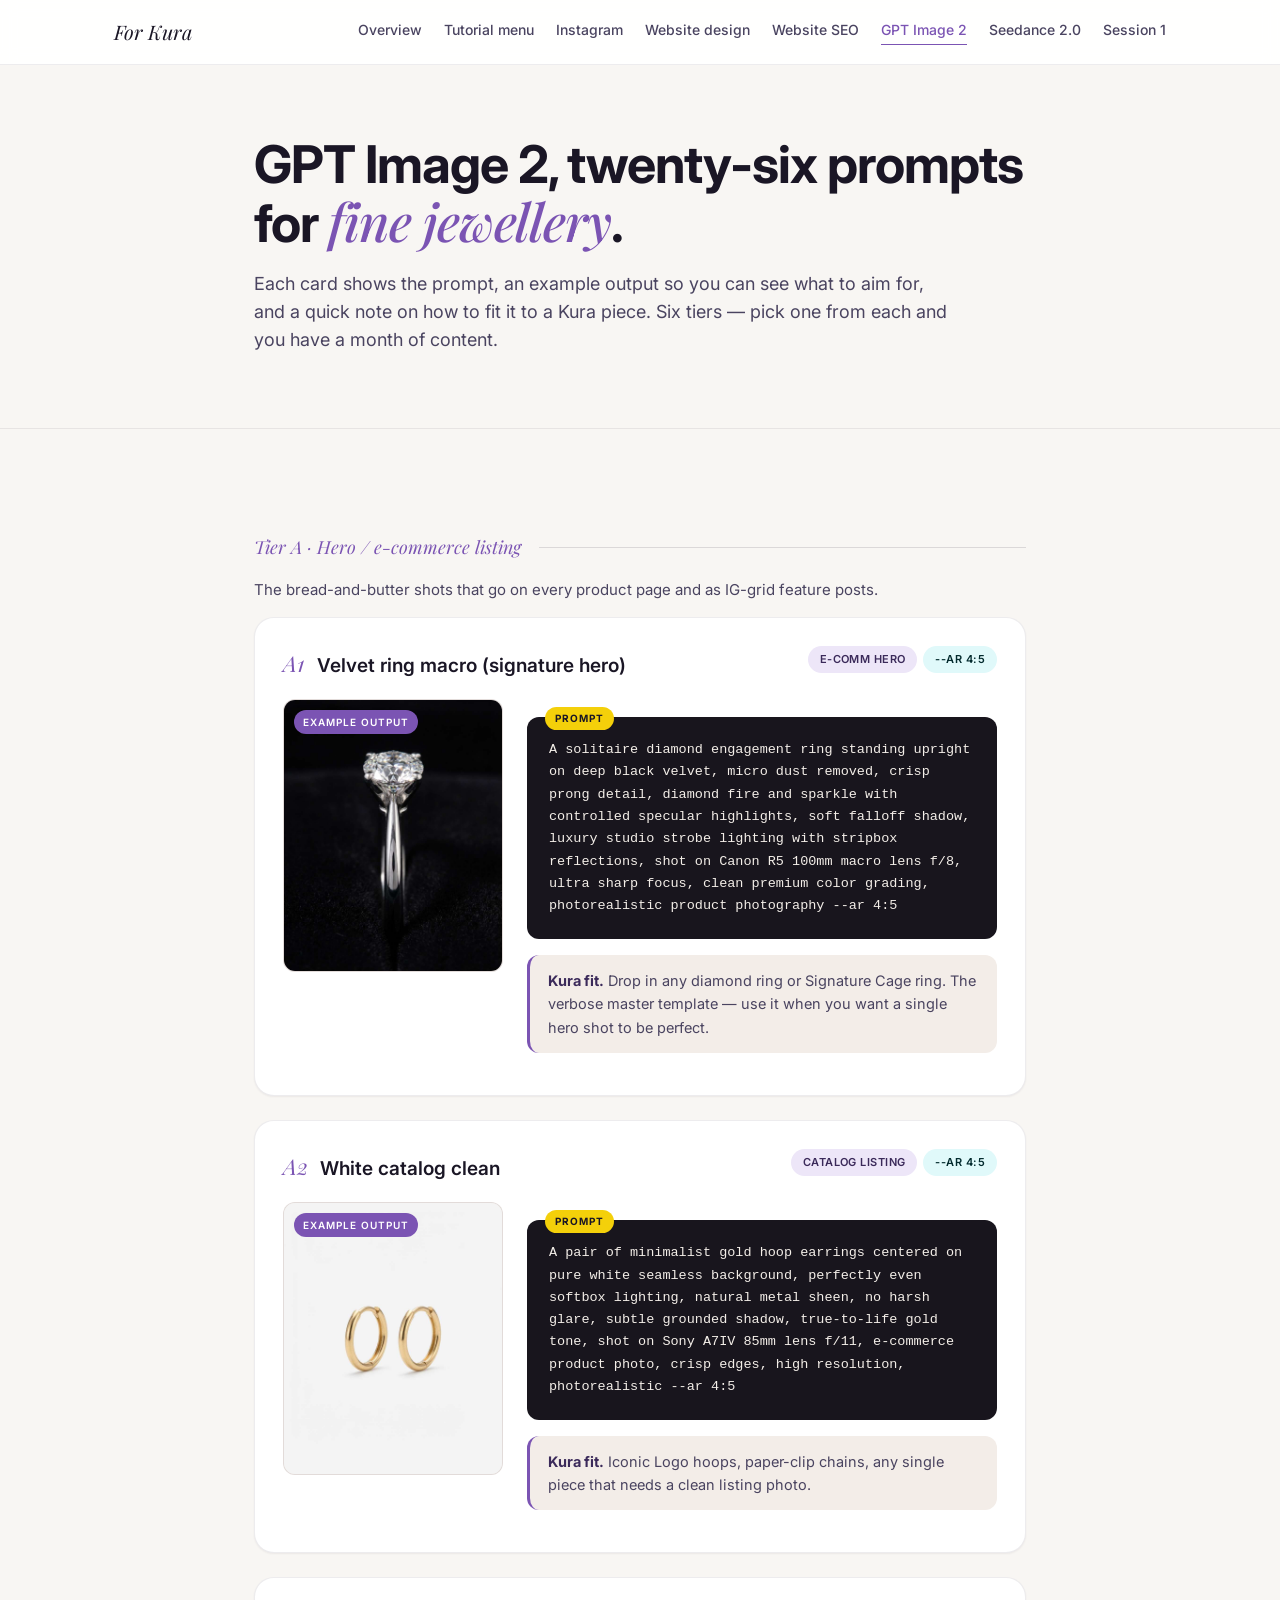
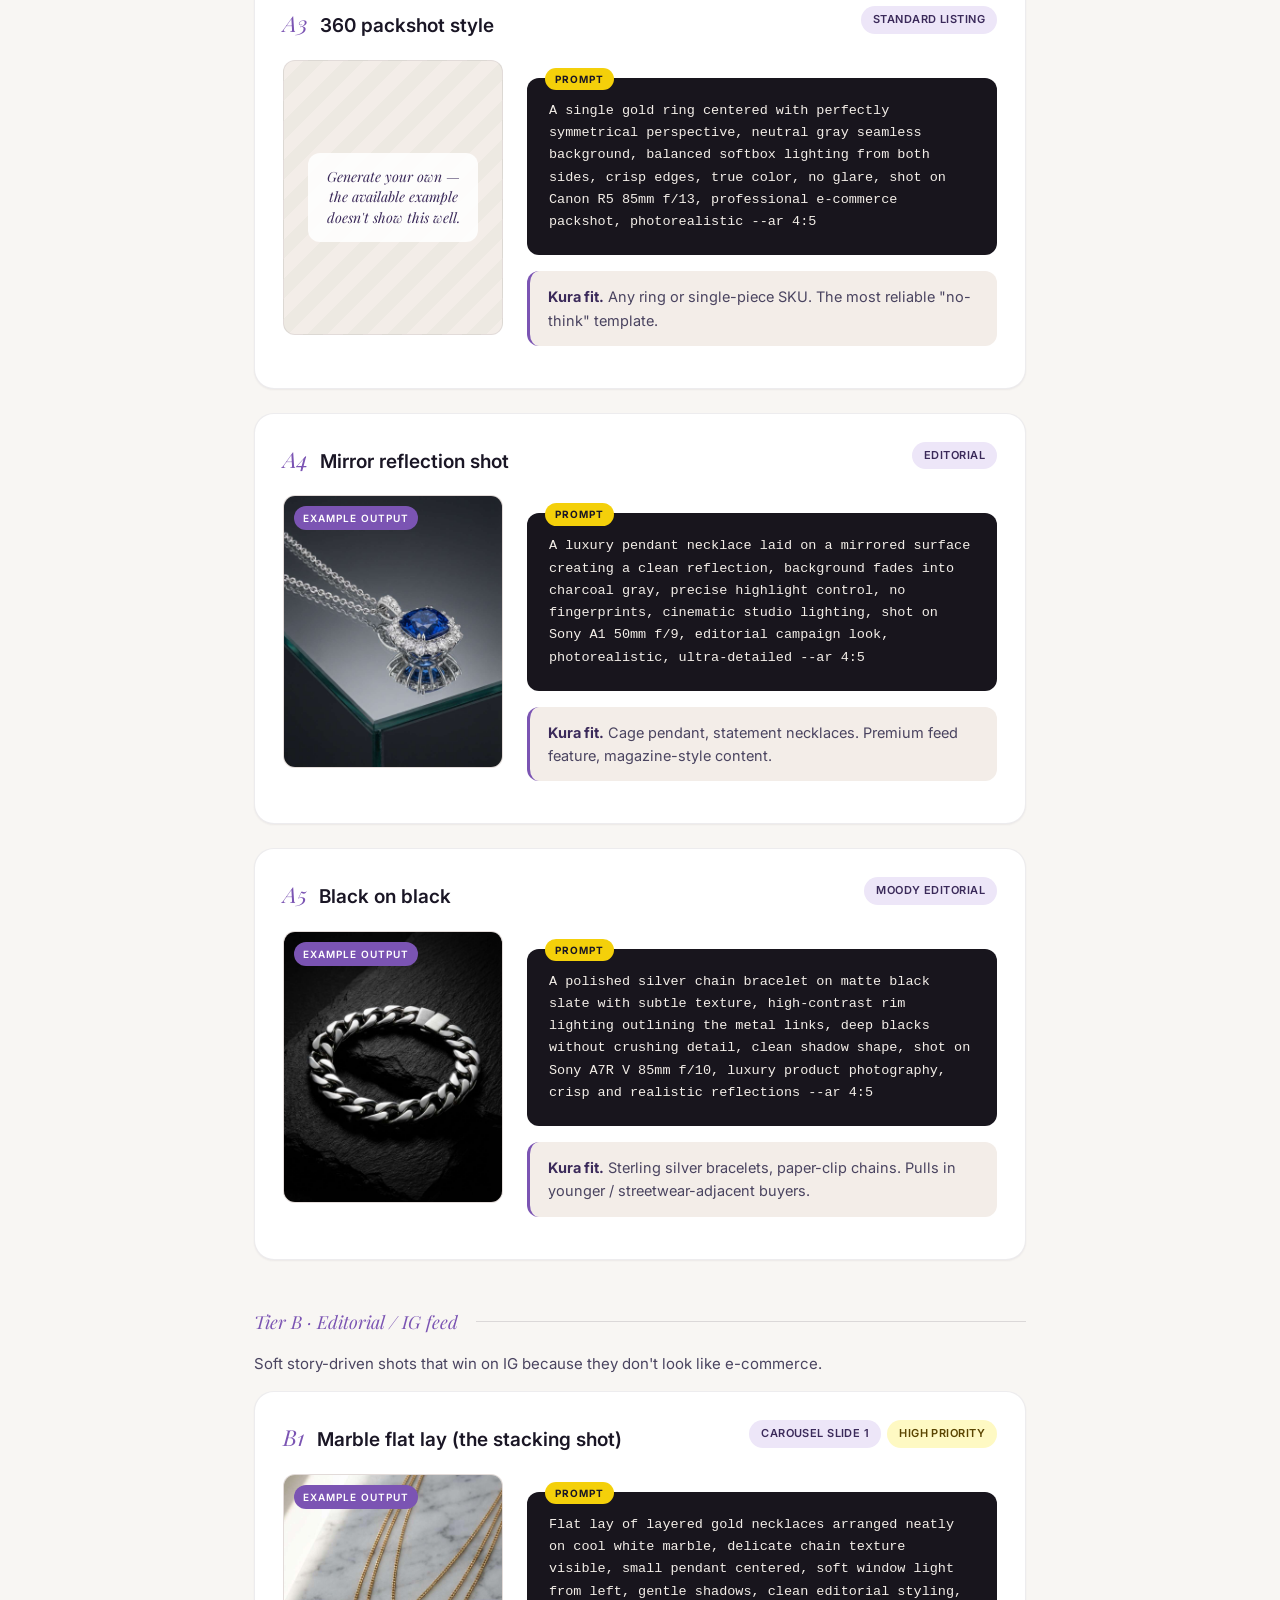
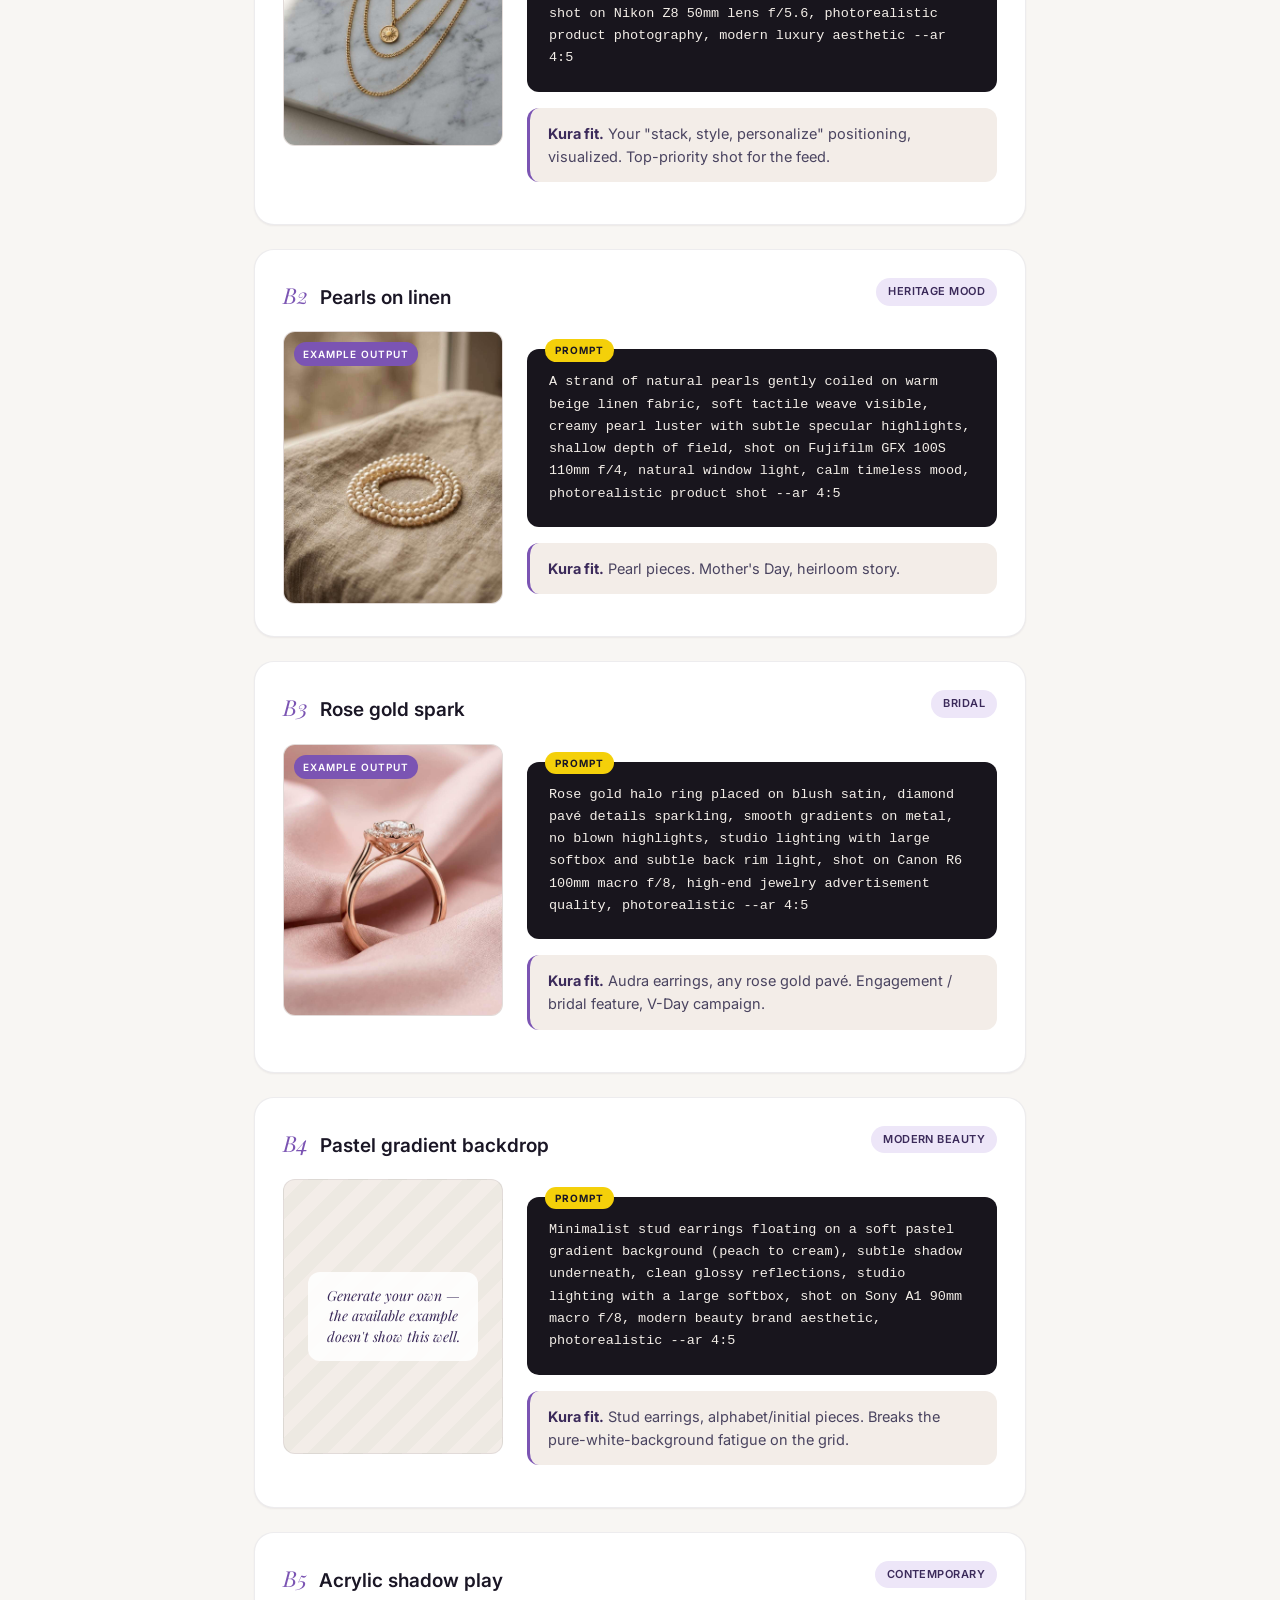
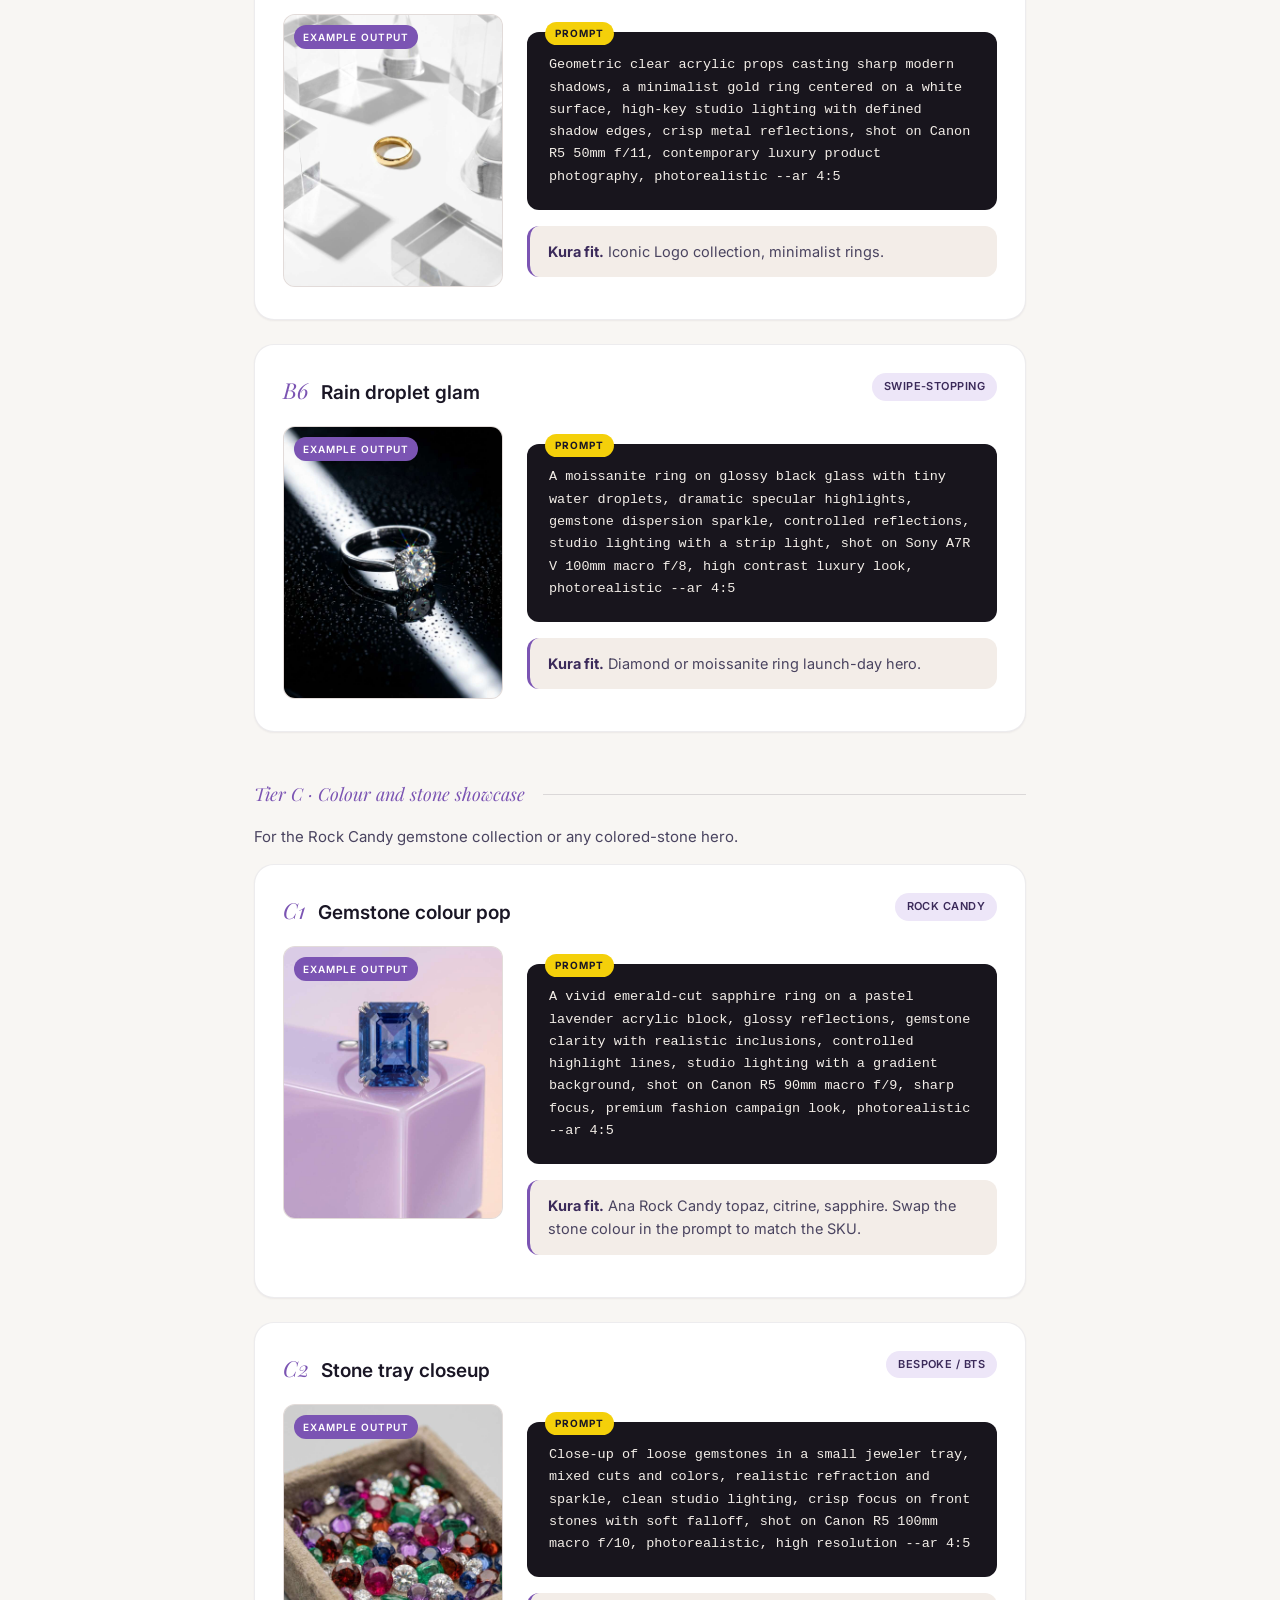
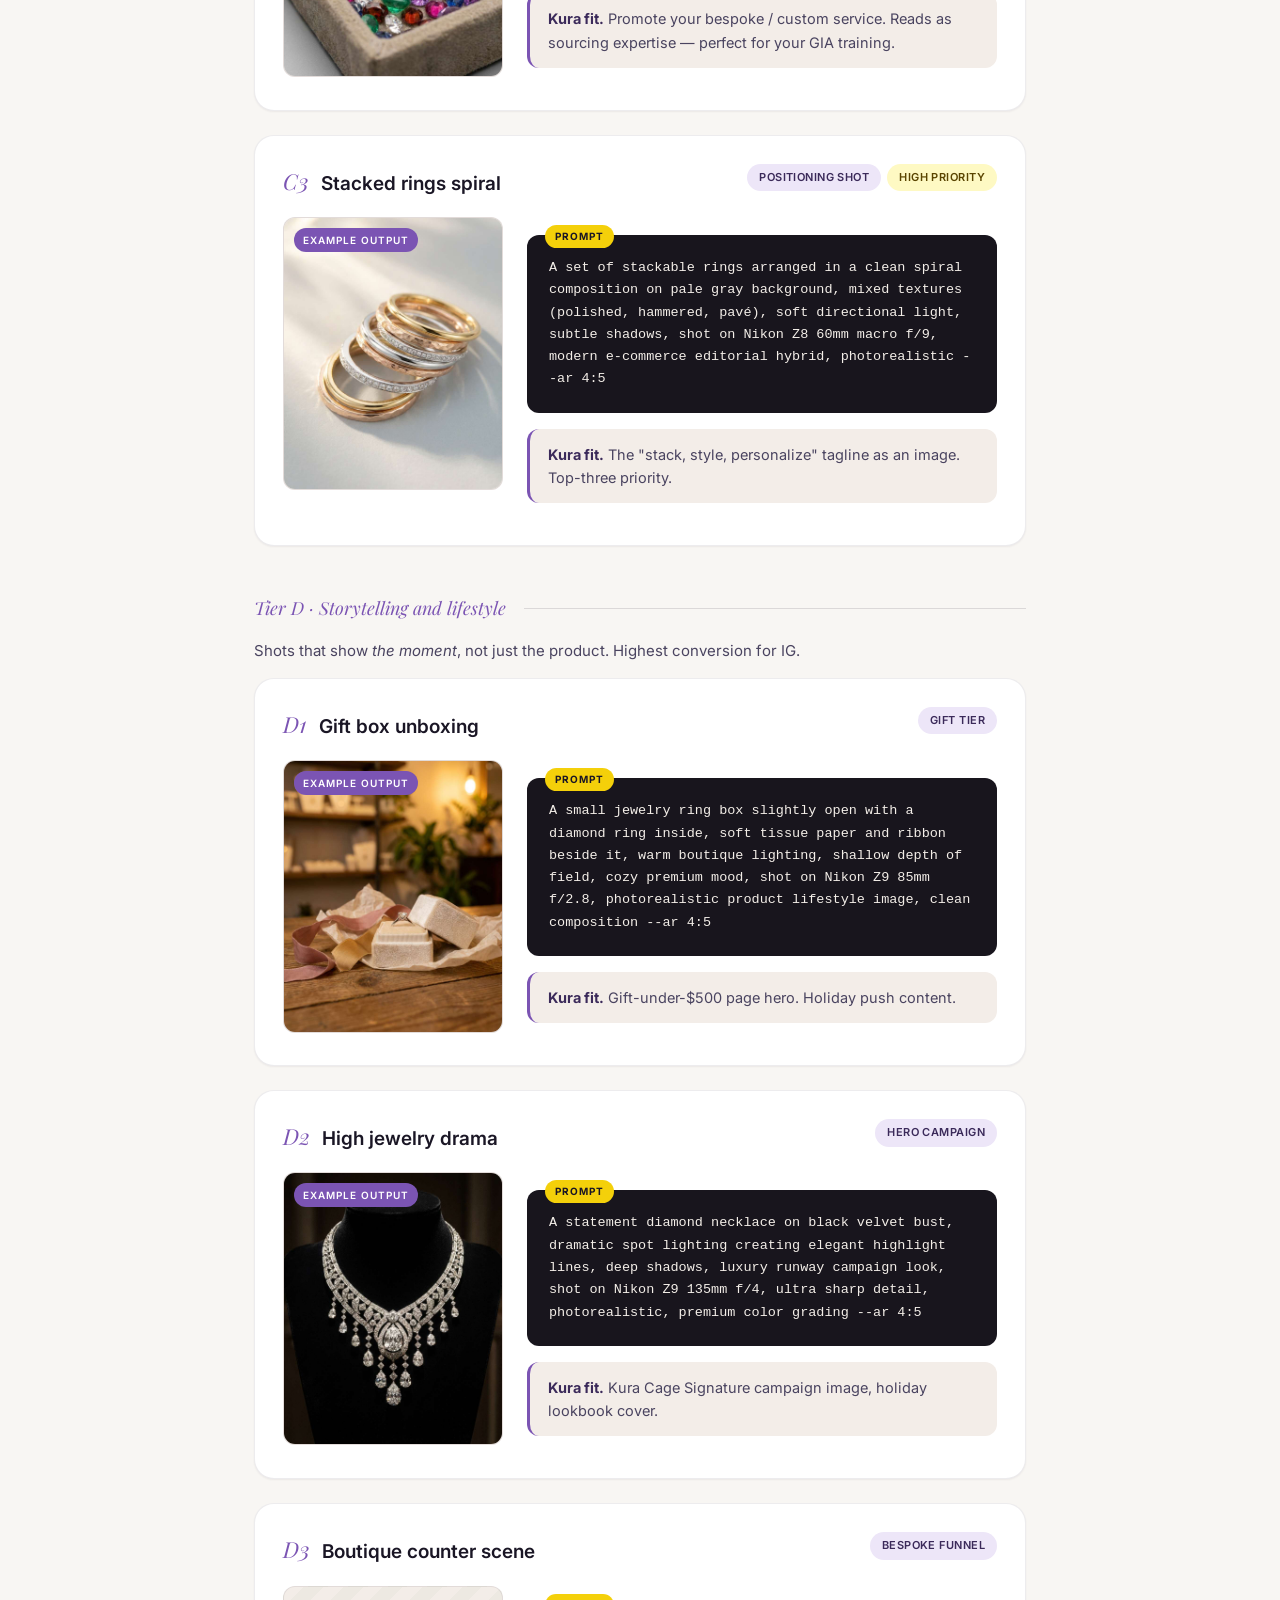
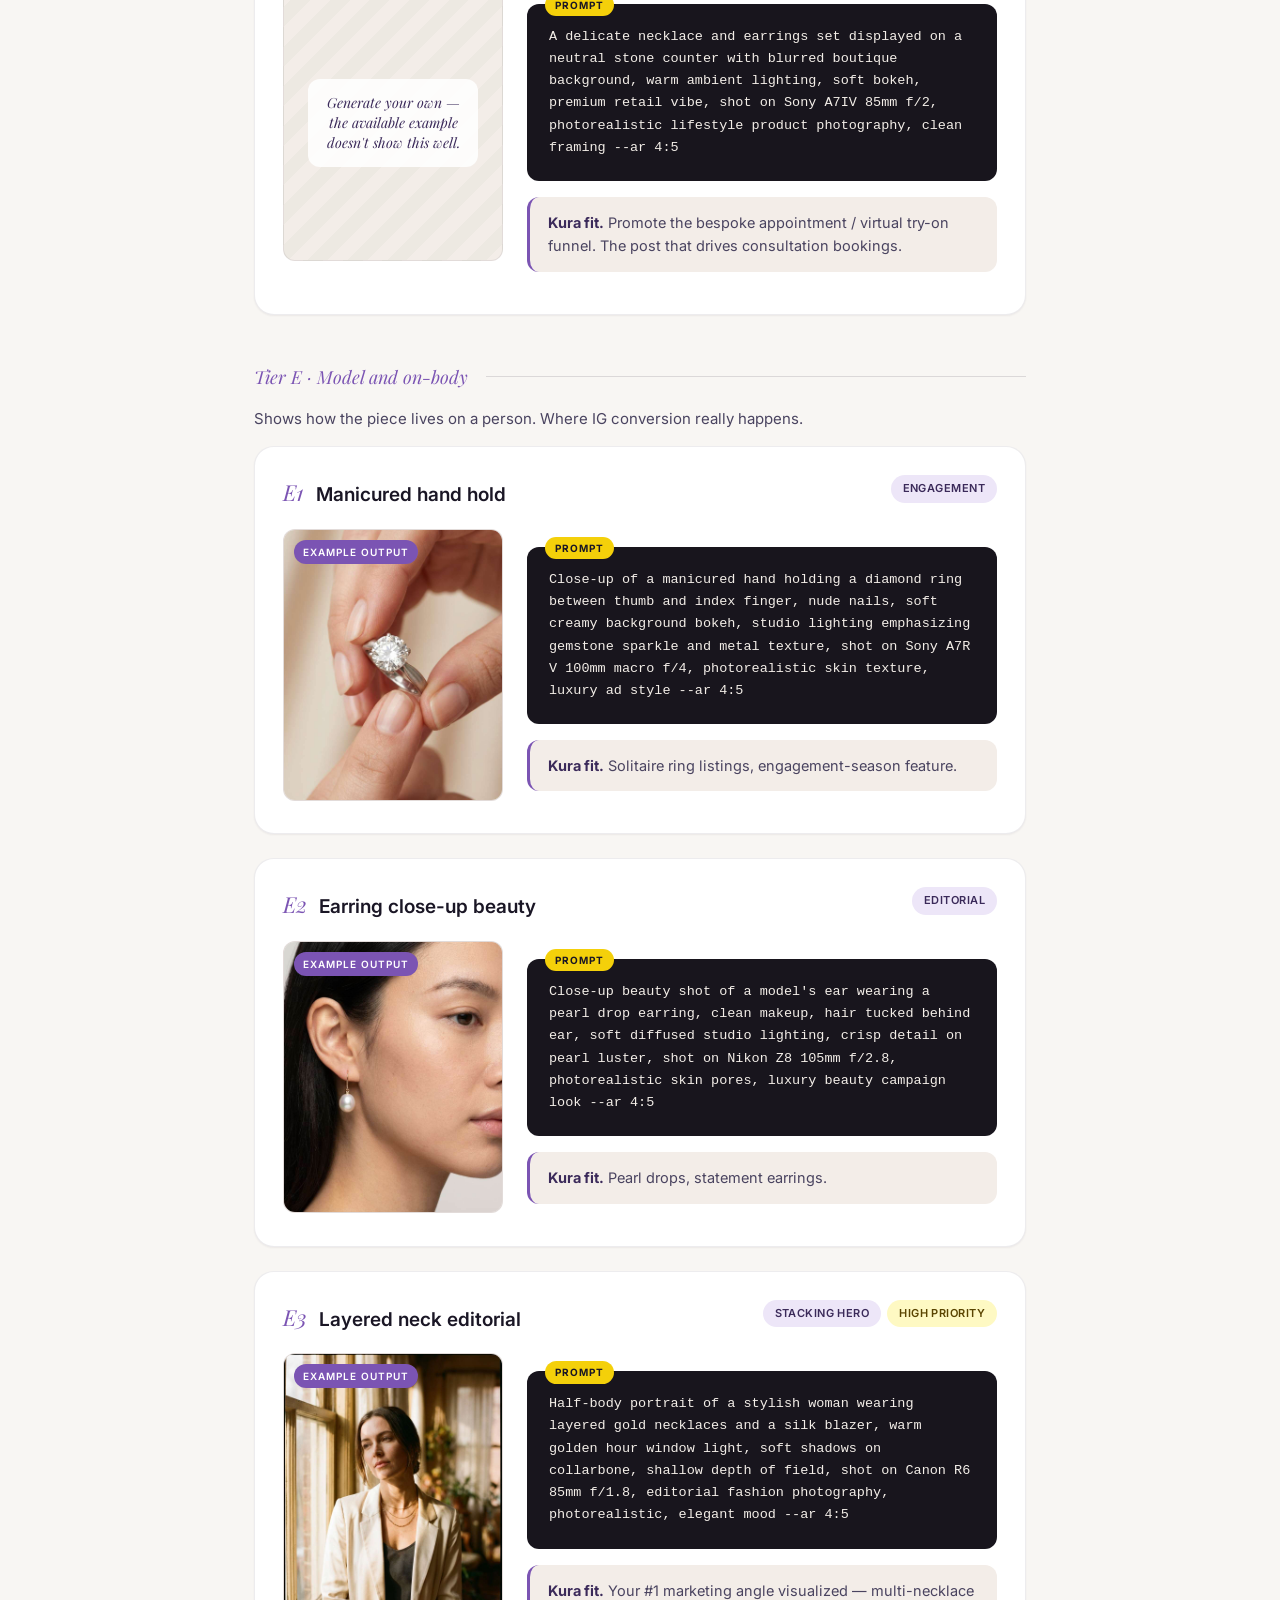
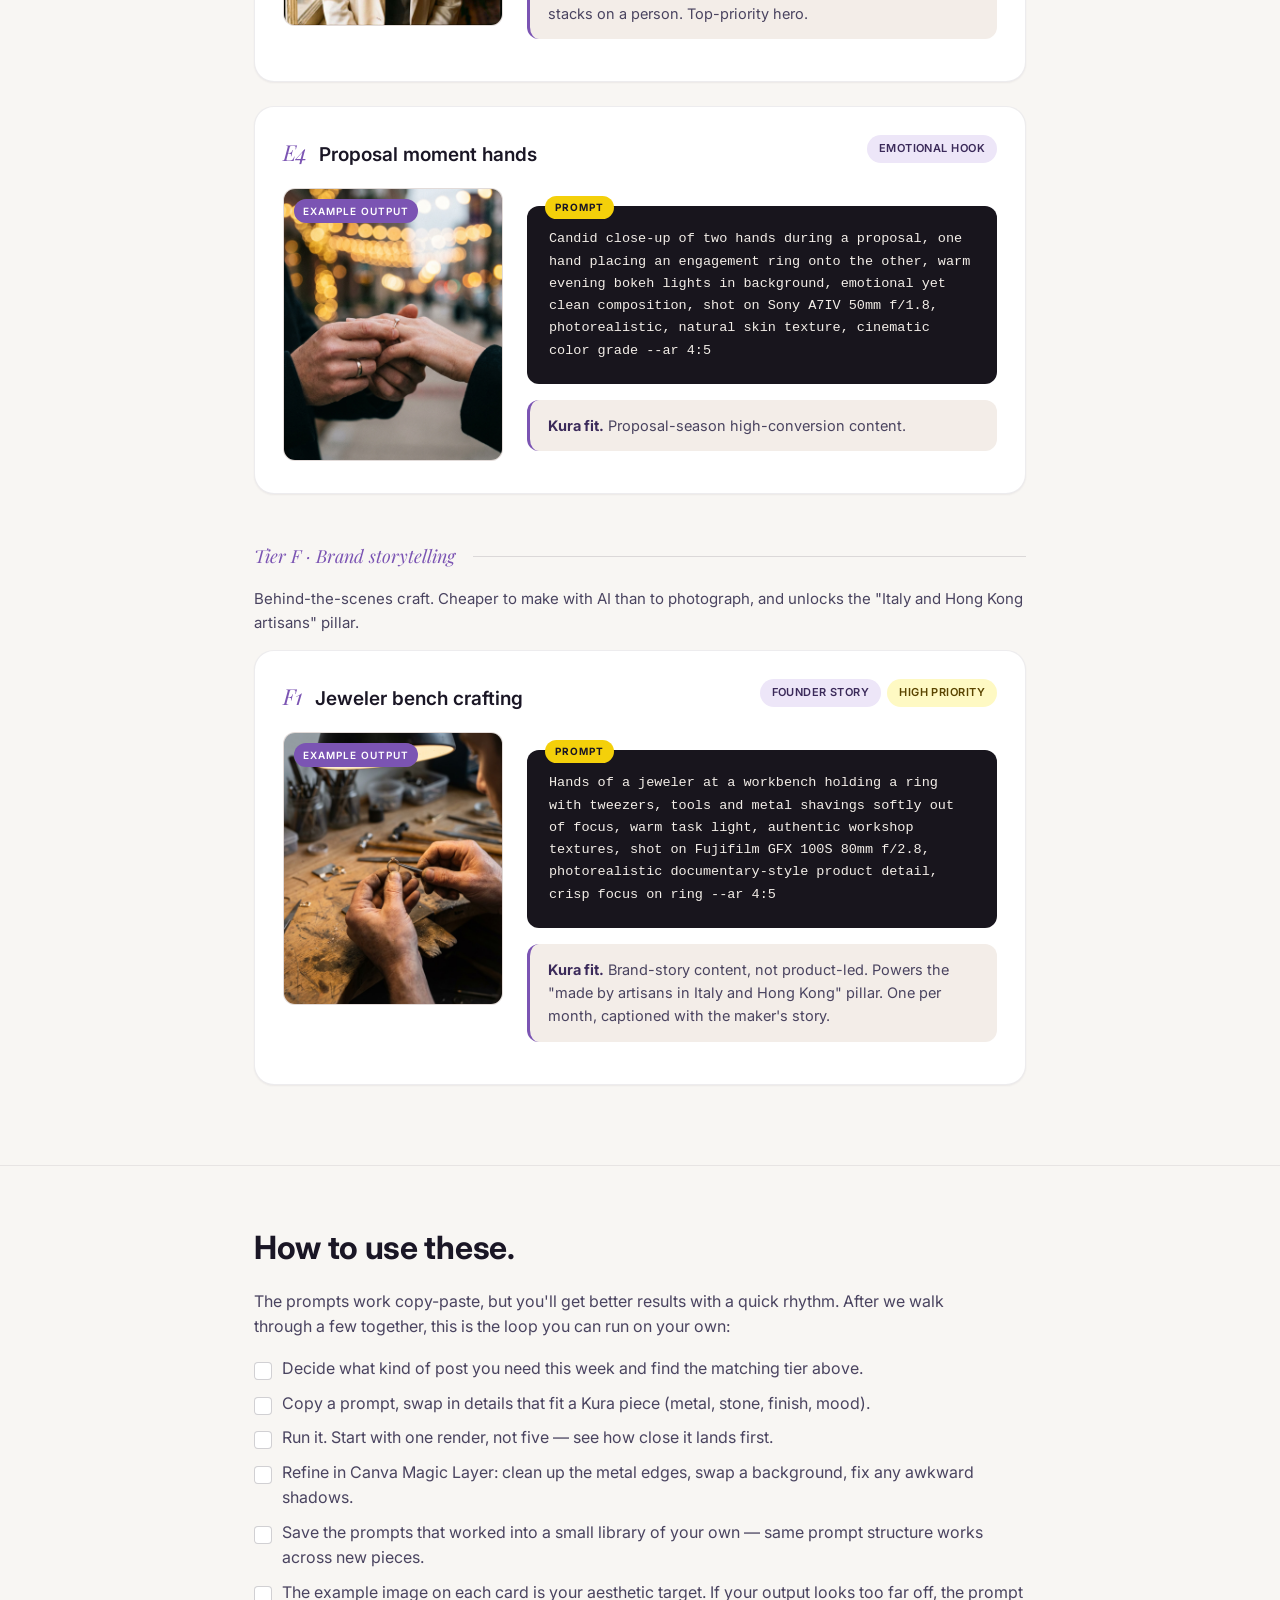
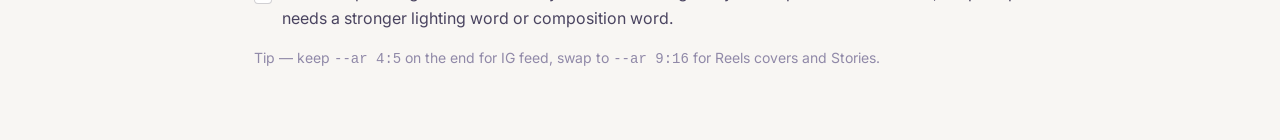
==== gpt-image-2-prompts.html @ 2864ac6a "Kura tutorial site" ====
<!doctype html>
<html lang="en">
<head>
  <meta charset="utf-8" />
  <meta name="viewport" content="width=device-width, initial-scale=1" />
  <title>GPT Image 2 prompts — Kura</title>
  <link rel="stylesheet" href="styles.css" />
</head>
<body>

<header class="topbar">
  <div class="shell">
    <div class="brand"><a href="index.html">For Kura</a></div>
    <nav>
      <a href="index.html">Overview</a>
      <a href="tutorial-menu.html">Tutorial menu</a>
      <a href="instagram-audit.html">Instagram</a>
      <a href="website-design-review.html">Website design</a>
      <a href="website-seo-audit.html">Website SEO</a>
      <a href="gpt-image-2-prompts.html" class="active">GPT Image 2</a>
      <a href="seedance-prompts.html">Seedance 2.0</a>
      <a href="session-1.html">Session 1</a>
    </nav>
  </div>
</header>

<section class="hero">
  <div class="shell-narrow">
    <h1>GPT Image 2, twenty-six prompts for <em>fine jewellery</em>.</h1>
    <p class="lede">
      Each card shows the prompt, an example output so you can see what to aim for, and a quick note
      on how to fit it to a Kura piece. Six tiers — pick one from each and you have a month of content.
    </p>
  </div>
</section>

<section>
  <div class="shell-narrow">

    <!-- ====================================================
         TIER A — Hero
         ==================================================== -->
    <div class="tier-divider">
      <span class="tier-label">Tier A · Hero / e-commerce listing</span>
      <span class="tier-line"></span>
    </div>
    <p style="color: var(--mm-slate-600); font-size: 15px; margin-top: -8px;">The bread-and-butter shots that go on every product page and as IG-grid feature posts.</p>

    <!-- A1 -->
    <div class="card">
      <div class="card-header">
        <div class="card-title">
          <span class="card-num">A1</span>
          <h3>Velvet ring macro (signature hero)</h3>
        </div>
        <div class="tags"><span class="tag">E-comm hero</span><span class="tag tag-teal">--ar 4:5</span></div>
      </div>
      <div class="card-body with-image">
        <div>
          <div class="product-img">
            <span class="badge example">Example output</span>
            <img src="assets/examples/mediaio-1.jpg" alt="Velvet ring macro example output" />
          </div>
        </div>
        <div>
          <div class="prompt"><span class="prompt-text">A solitaire diamond engagement ring standing upright on deep black velvet, micro dust removed, crisp prong detail, diamond fire and sparkle with controlled specular highlights, soft falloff shadow, luxury studio strobe lighting with stripbox reflections, shot on Canon R5 100mm macro lens f/8, ultra sharp focus, clean premium color grading, photorealistic product photography --ar 4:5</span></div>
          <div class="adapt"><strong>Kura fit.</strong> Drop in any diamond ring or Signature Cage ring. The verbose master template — use it when you want a single hero shot to be perfect.</div>
        </div>
      </div>
    </div>

    <!-- A2 -->
    <div class="card">
      <div class="card-header">
        <div class="card-title">
          <span class="card-num">A2</span>
          <h3>White catalog clean</h3>
        </div>
        <div class="tags"><span class="tag">Catalog listing</span><span class="tag tag-teal">--ar 4:5</span></div>
      </div>
      <div class="card-body with-image">
        <div>
          <div class="product-img">
            <span class="badge example">Example output</span>
            <img src="assets/examples/mediaio-2.jpg" alt="White catalog clean example output" />
          </div>
        </div>
        <div>
          <div class="prompt"><span class="prompt-text">A pair of minimalist gold hoop earrings centered on pure white seamless background, perfectly even softbox lighting, natural metal sheen, no harsh glare, subtle grounded shadow, true-to-life gold tone, shot on Sony A7IV 85mm lens f/11, e-commerce product photo, crisp edges, high resolution, photorealistic --ar 4:5</span></div>
          <div class="adapt"><strong>Kura fit.</strong> Iconic Logo hoops, paper-clip chains, any single piece that needs a clean listing photo.</div>
        </div>
      </div>
    </div>

    <!-- A3 -->
    <div class="card">
      <div class="card-header">
        <div class="card-title">
          <span class="card-num">A3</span>
          <h3>360 packshot style</h3>
        </div>
        <div class="tags"><span class="tag">Standard listing</span></div>
      </div>
      <div class="card-body with-image">
        <div>
          <div class="product-img placeholder">
            <div class="ph-text">Generate your own — the available example doesn't show this well.</div>
          </div>
        </div>
        <div>
          <div class="prompt"><span class="prompt-text">A single gold ring centered with perfectly symmetrical perspective, neutral gray seamless background, balanced softbox lighting from both sides, crisp edges, true color, no glare, shot on Canon R5 85mm f/13, professional e-commerce packshot, photorealistic --ar 4:5</span></div>
          <div class="adapt"><strong>Kura fit.</strong> Any ring or single-piece SKU. The most reliable "no-think" template.</div>
        </div>
      </div>
    </div>

    <!-- A4 -->
    <div class="card">
      <div class="card-header">
        <div class="card-title">
          <span class="card-num">A4</span>
          <h3>Mirror reflection shot</h3>
        </div>
        <div class="tags"><span class="tag">Editorial</span></div>
      </div>
      <div class="card-body with-image">
        <div>
          <div class="product-img">
            <span class="badge example">Example output</span>
            <img src="assets/examples/mediaio-8.jpg" alt="Mirror reflection example output" />
          </div>
        </div>
        <div>
          <div class="prompt"><span class="prompt-text">A luxury pendant necklace laid on a mirrored surface creating a clean reflection, background fades into charcoal gray, precise highlight control, no fingerprints, cinematic studio lighting, shot on Sony A1 50mm f/9, editorial campaign look, photorealistic, ultra-detailed --ar 4:5</span></div>
          <div class="adapt"><strong>Kura fit.</strong> Cage pendant, statement necklaces. Premium feed feature, magazine-style content.</div>
        </div>
      </div>
    </div>

    <!-- A5 -->
    <div class="card">
      <div class="card-header">
        <div class="card-title">
          <span class="card-num">A5</span>
          <h3>Black on black</h3>
        </div>
        <div class="tags"><span class="tag">Moody editorial</span></div>
      </div>
      <div class="card-body with-image">
        <div>
          <div class="product-img">
            <span class="badge example">Example output</span>
            <img src="assets/examples/mediaio-5.jpg" alt="Black on black example output" />
          </div>
        </div>
        <div>
          <div class="prompt"><span class="prompt-text">A polished silver chain bracelet on matte black slate with subtle texture, high-contrast rim lighting outlining the metal links, deep blacks without crushing detail, clean shadow shape, shot on Sony A7R V 85mm f/10, luxury product photography, crisp and realistic reflections --ar 4:5</span></div>
          <div class="adapt"><strong>Kura fit.</strong> Sterling silver bracelets, paper-clip chains. Pulls in younger / streetwear-adjacent buyers.</div>
        </div>
      </div>
    </div>

    <!-- ====================================================
         TIER B — Editorial
         ==================================================== -->
    <div class="tier-divider">
      <span class="tier-label">Tier B · Editorial / IG feed</span>
      <span class="tier-line"></span>
    </div>
    <p style="color: var(--mm-slate-600); font-size: 15px; margin-top: -8px;">Soft story-driven shots that win on IG because they don't look like e-commerce.</p>

    <div class="card">
      <div class="card-header">
        <div class="card-title">
          <span class="card-num">B1</span>
          <h3>Marble flat lay (the stacking shot)</h3>
        </div>
        <div class="tags"><span class="tag">Carousel slide 1</span><span class="tag tag-yellow">High priority</span></div>
      </div>
      <div class="card-body with-image">
        <div>
          <div class="product-img">
            <span class="badge example">Example output</span>
            <img src="assets/examples/mediaio-3.jpg" alt="Marble flat lay example output" />
          </div>
        </div>
        <div>
          <div class="prompt"><span class="prompt-text">Flat lay of layered gold necklaces arranged neatly on cool white marble, delicate chain texture visible, small pendant centered, soft window light from left, gentle shadows, clean editorial styling, shot on Nikon Z8 50mm lens f/5.6, photorealistic product photography, modern luxury aesthetic --ar 4:5</span></div>
          <div class="adapt"><strong>Kura fit.</strong> Your "stack, style, personalize" positioning, visualized. Top-priority shot for the feed.</div>
        </div>
      </div>
    </div>

    <div class="card">
      <div class="card-header">
        <div class="card-title">
          <span class="card-num">B2</span>
          <h3>Pearls on linen</h3>
        </div>
        <div class="tags"><span class="tag">Heritage mood</span></div>
      </div>
      <div class="card-body with-image">
        <div>
          <div class="product-img">
            <span class="badge example">Example output</span>
            <img src="assets/examples/mediaio-6.jpg" alt="Pearls on linen example output" />
          </div>
        </div>
        <div>
          <div class="prompt"><span class="prompt-text">A strand of natural pearls gently coiled on warm beige linen fabric, soft tactile weave visible, creamy pearl luster with subtle specular highlights, shallow depth of field, shot on Fujifilm GFX 100S 110mm f/4, natural window light, calm timeless mood, photorealistic product shot --ar 4:5</span></div>
          <div class="adapt"><strong>Kura fit.</strong> Pearl pieces. Mother's Day, heirloom story.</div>
        </div>
      </div>
    </div>

    <div class="card">
      <div class="card-header">
        <div class="card-title">
          <span class="card-num">B3</span>
          <h3>Rose gold spark</h3>
        </div>
        <div class="tags"><span class="tag">Bridal</span></div>
      </div>
      <div class="card-body with-image">
        <div>
          <div class="product-img">
            <span class="badge example">Example output</span>
            <img src="assets/examples/mediaio-7.jpg" alt="Rose gold spark example output" />
          </div>
        </div>
        <div>
          <div class="prompt"><span class="prompt-text">Rose gold halo ring placed on blush satin, diamond pavé details sparkling, smooth gradients on metal, no blown highlights, studio lighting with large softbox and subtle back rim light, shot on Canon R6 100mm macro f/8, high-end jewelry advertisement quality, photorealistic --ar 4:5</span></div>
          <div class="adapt"><strong>Kura fit.</strong> Audra earrings, any rose gold pavé. Engagement / bridal feature, V-Day campaign.</div>
        </div>
      </div>
    </div>

    <div class="card">
      <div class="card-header">
        <div class="card-title">
          <span class="card-num">B4</span>
          <h3>Pastel gradient backdrop</h3>
        </div>
        <div class="tags"><span class="tag">Modern beauty</span></div>
      </div>
      <div class="card-body with-image">
        <div>
          <div class="product-img placeholder">
            <div class="ph-text">Generate your own — the available example doesn't show this well.</div>
          </div>
        </div>
        <div>
          <div class="prompt"><span class="prompt-text">Minimalist stud earrings floating on a soft pastel gradient background (peach to cream), subtle shadow underneath, clean glossy reflections, studio lighting with a large softbox, shot on Sony A1 90mm macro f/8, modern beauty brand aesthetic, photorealistic --ar 4:5</span></div>
          <div class="adapt"><strong>Kura fit.</strong> Stud earrings, alphabet/initial pieces. Breaks the pure-white-background fatigue on the grid.</div>
        </div>
      </div>
    </div>

    <div class="card">
      <div class="card-header">
        <div class="card-title">
          <span class="card-num">B5</span>
          <h3>Acrylic shadow play</h3>
        </div>
        <div class="tags"><span class="tag">Contemporary</span></div>
      </div>
      <div class="card-body with-image">
        <div>
          <div class="product-img">
            <span class="badge example">Example output</span>
            <img src="assets/examples/mediaio-10.jpg" alt="Acrylic shadow play example output" />
          </div>
        </div>
        <div>
          <div class="prompt"><span class="prompt-text">Geometric clear acrylic props casting sharp modern shadows, a minimalist gold ring centered on a white surface, high-key studio lighting with defined shadow edges, crisp metal reflections, shot on Canon R5 50mm f/11, contemporary luxury product photography, photorealistic --ar 4:5</span></div>
          <div class="adapt"><strong>Kura fit.</strong> Iconic Logo collection, minimalist rings.</div>
        </div>
      </div>
    </div>

    <div class="card">
      <div class="card-header">
        <div class="card-title">
          <span class="card-num">B6</span>
          <h3>Rain droplet glam</h3>
        </div>
        <div class="tags"><span class="tag">Swipe-stopping</span></div>
      </div>
      <div class="card-body with-image">
        <div>
          <div class="product-img">
            <span class="badge example">Example output</span>
            <img src="assets/examples/mediaio-11.jpg" alt="Rain droplet glam example output" />
          </div>
        </div>
        <div>
          <div class="prompt"><span class="prompt-text">A moissanite ring on glossy black glass with tiny water droplets, dramatic specular highlights, gemstone dispersion sparkle, controlled reflections, studio lighting with a strip light, shot on Sony A7R V 100mm macro f/8, high contrast luxury look, photorealistic --ar 4:5</span></div>
          <div class="adapt"><strong>Kura fit.</strong> Diamond or moissanite ring launch-day hero.</div>
        </div>
      </div>
    </div>

    <!-- ====================================================
         TIER C — Color / stone
         ==================================================== -->
    <div class="tier-divider">
      <span class="tier-label">Tier C · Colour and stone showcase</span>
      <span class="tier-line"></span>
    </div>
    <p style="color: var(--mm-slate-600); font-size: 15px; margin-top: -8px;">For the Rock Candy gemstone collection or any colored-stone hero.</p>

    <div class="card">
      <div class="card-header">
        <div class="card-title">
          <span class="card-num">C1</span>
          <h3>Gemstone colour pop</h3>
        </div>
        <div class="tags"><span class="tag">Rock Candy</span></div>
      </div>
      <div class="card-body with-image">
        <div>
          <div class="product-img">
            <span class="badge example">Example output</span>
            <img src="assets/examples/mediaio-4.jpg" alt="Gemstone colour pop example output" />
          </div>
        </div>
        <div>
          <div class="prompt"><span class="prompt-text">A vivid emerald-cut sapphire ring on a pastel lavender acrylic block, glossy reflections, gemstone clarity with realistic inclusions, controlled highlight lines, studio lighting with a gradient background, shot on Canon R5 90mm macro f/9, sharp focus, premium fashion campaign look, photorealistic --ar 4:5</span></div>
          <div class="adapt"><strong>Kura fit.</strong> Ana Rock Candy topaz, citrine, sapphire. Swap the stone colour in the prompt to match the SKU.</div>
        </div>
      </div>
    </div>

    <div class="card">
      <div class="card-header">
        <div class="card-title">
          <span class="card-num">C2</span>
          <h3>Stone tray closeup</h3>
        </div>
        <div class="tags"><span class="tag">Bespoke / BTS</span></div>
      </div>
      <div class="card-body with-image">
        <div>
          <div class="product-img">
            <span class="badge example">Example output</span>
            <img src="assets/examples/mediaio-13.jpg" alt="Stone tray closeup example output" />
          </div>
        </div>
        <div>
          <div class="prompt"><span class="prompt-text">Close-up of loose gemstones in a small jeweler tray, mixed cuts and colors, realistic refraction and sparkle, clean studio lighting, crisp focus on front stones with soft falloff, shot on Canon R5 100mm macro f/10, photorealistic, high resolution --ar 4:5</span></div>
          <div class="adapt"><strong>Kura fit.</strong> Promote your bespoke / custom service. Reads as sourcing expertise — perfect for your GIA training.</div>
        </div>
      </div>
    </div>

    <div class="card">
      <div class="card-header">
        <div class="card-title">
          <span class="card-num">C3</span>
          <h3>Stacked rings spiral</h3>
        </div>
        <div class="tags"><span class="tag">Positioning shot</span><span class="tag tag-yellow">High priority</span></div>
      </div>
      <div class="card-body with-image">
        <div>
          <div class="product-img">
            <span class="badge example">Example output</span>
            <img src="assets/examples/mediaio-14.jpg" alt="Stacked rings spiral example output" />
          </div>
        </div>
        <div>
          <div class="prompt"><span class="prompt-text">A set of stackable rings arranged in a clean spiral composition on pale gray background, mixed textures (polished, hammered, pavé), soft directional light, subtle shadows, shot on Nikon Z8 60mm macro f/9, modern e-commerce editorial hybrid, photorealistic --ar 4:5</span></div>
          <div class="adapt"><strong>Kura fit.</strong> The "stack, style, personalize" tagline as an image. Top-three priority.</div>
        </div>
      </div>
    </div>

    <!-- ====================================================
         TIER D — Storytelling
         ==================================================== -->
    <div class="tier-divider">
      <span class="tier-label">Tier D · Storytelling and lifestyle</span>
      <span class="tier-line"></span>
    </div>
    <p style="color: var(--mm-slate-600); font-size: 15px; margin-top: -8px;">Shots that show <em>the moment</em>, not just the product. Highest conversion for IG.</p>

    <div class="card">
      <div class="card-header">
        <div class="card-title">
          <span class="card-num">D1</span>
          <h3>Gift box unboxing</h3>
        </div>
        <div class="tags"><span class="tag">Gift tier</span></div>
      </div>
      <div class="card-body with-image">
        <div>
          <div class="product-img">
            <span class="badge example">Example output</span>
            <img src="assets/examples/mediaio-9.jpg" alt="Gift box unboxing example output" />
          </div>
        </div>
        <div>
          <div class="prompt"><span class="prompt-text">A small jewelry ring box slightly open with a diamond ring inside, soft tissue paper and ribbon beside it, warm boutique lighting, shallow depth of field, cozy premium mood, shot on Nikon Z9 85mm f/2.8, photorealistic product lifestyle image, clean composition --ar 4:5</span></div>
          <div class="adapt"><strong>Kura fit.</strong> Gift-under-$500 page hero. Holiday push content.</div>
        </div>
      </div>
    </div>

    <div class="card">
      <div class="card-header">
        <div class="card-title">
          <span class="card-num">D2</span>
          <h3>High jewelry drama</h3>
        </div>
        <div class="tags"><span class="tag">Hero campaign</span></div>
      </div>
      <div class="card-body with-image">
        <div>
          <div class="product-img">
            <span class="badge example">Example output</span>
            <img src="assets/examples/mediaio-17.jpg" alt="High jewelry drama example output" />
          </div>
        </div>
        <div>
          <div class="prompt"><span class="prompt-text">A statement diamond necklace on black velvet bust, dramatic spot lighting creating elegant highlight lines, deep shadows, luxury runway campaign look, shot on Nikon Z9 135mm f/4, ultra sharp detail, photorealistic, premium color grading --ar 4:5</span></div>
          <div class="adapt"><strong>Kura fit.</strong> Kura Cage Signature campaign image, holiday lookbook cover.</div>
        </div>
      </div>
    </div>

    <div class="card">
      <div class="card-header">
        <div class="card-title">
          <span class="card-num">D3</span>
          <h3>Boutique counter scene</h3>
        </div>
        <div class="tags"><span class="tag">Bespoke funnel</span></div>
      </div>
      <div class="card-body with-image">
        <div>
          <div class="product-img placeholder">
            <div class="ph-text">Generate your own — the available example doesn't show this well.</div>
          </div>
        </div>
        <div>
          <div class="prompt"><span class="prompt-text">A delicate necklace and earrings set displayed on a neutral stone counter with blurred boutique background, warm ambient lighting, soft bokeh, premium retail vibe, shot on Sony A7IV 85mm f/2, photorealistic lifestyle product photography, clean framing --ar 4:5</span></div>
          <div class="adapt"><strong>Kura fit.</strong> Promote the bespoke appointment / virtual try-on funnel. The post that drives consultation bookings.</div>
        </div>
      </div>
    </div>

    <!-- ====================================================
         TIER E — Model
         ==================================================== -->
    <div class="tier-divider">
      <span class="tier-label">Tier E · Model and on-body</span>
      <span class="tier-line"></span>
    </div>
    <p style="color: var(--mm-slate-600); font-size: 15px; margin-top: -8px;">Shows how the piece lives on a person. Where IG conversion really happens.</p>

    <div class="card">
      <div class="card-header">
        <div class="card-title">
          <span class="card-num">E1</span>
          <h3>Manicured hand hold</h3>
        </div>
        <div class="tags"><span class="tag">Engagement</span></div>
      </div>
      <div class="card-body with-image">
        <div>
          <div class="product-img">
            <span class="badge example">Example output</span>
            <img src="assets/examples/mediaio-20.jpg" alt="Manicured hand hold example output" />
          </div>
        </div>
        <div>
          <div class="prompt"><span class="prompt-text">Close-up of a manicured hand holding a diamond ring between thumb and index finger, nude nails, soft creamy background bokeh, studio lighting emphasizing gemstone sparkle and metal texture, shot on Sony A7R V 100mm macro f/4, photorealistic skin texture, luxury ad style --ar 4:5</span></div>
          <div class="adapt"><strong>Kura fit.</strong> Solitaire ring listings, engagement-season feature.</div>
        </div>
      </div>
    </div>

    <div class="card">
      <div class="card-header">
        <div class="card-title">
          <span class="card-num">E2</span>
          <h3>Earring close-up beauty</h3>
        </div>
        <div class="tags"><span class="tag">Editorial</span></div>
      </div>
      <div class="card-body with-image">
        <div>
          <div class="product-img">
            <span class="badge example">Example output</span>
            <img src="assets/examples/mediaio-22.jpg" alt="Earring close-up beauty example output" />
          </div>
        </div>
        <div>
          <div class="prompt"><span class="prompt-text">Close-up beauty shot of a model's ear wearing a pearl drop earring, clean makeup, hair tucked behind ear, soft diffused studio lighting, crisp detail on pearl luster, shot on Nikon Z8 105mm f/2.8, photorealistic skin pores, luxury beauty campaign look --ar 4:5</span></div>
          <div class="adapt"><strong>Kura fit.</strong> Pearl drops, statement earrings.</div>
        </div>
      </div>
    </div>

    <div class="card">
      <div class="card-header">
        <div class="card-title">
          <span class="card-num">E3</span>
          <h3>Layered neck editorial</h3>
        </div>
        <div class="tags"><span class="tag">Stacking hero</span><span class="tag tag-yellow">High priority</span></div>
      </div>
      <div class="card-body with-image">
        <div>
          <div class="product-img">
            <span class="badge example">Example output</span>
            <img src="assets/examples/mediaio-21.jpg" alt="Layered neck editorial example output" />
          </div>
        </div>
        <div>
          <div class="prompt"><span class="prompt-text">Half-body portrait of a stylish woman wearing layered gold necklaces and a silk blazer, warm golden hour window light, soft shadows on collarbone, shallow depth of field, shot on Canon R6 85mm f/1.8, editorial fashion photography, photorealistic, elegant mood --ar 4:5</span></div>
          <div class="adapt"><strong>Kura fit.</strong> Your #1 marketing angle visualized — multi-necklace stacks on a person. Top-priority hero.</div>
        </div>
      </div>
    </div>

    <div class="card">
      <div class="card-header">
        <div class="card-title">
          <span class="card-num">E4</span>
          <h3>Proposal moment hands</h3>
        </div>
        <div class="tags"><span class="tag">Emotional hook</span></div>
      </div>
      <div class="card-body with-image">
        <div>
          <div class="product-img">
            <span class="badge example">Example output</span>
            <img src="assets/examples/mediaio-23.jpg" alt="Proposal moment hands example output" />
          </div>
        </div>
        <div>
          <div class="prompt"><span class="prompt-text">Candid close-up of two hands during a proposal, one hand placing an engagement ring onto the other, warm evening bokeh lights in background, emotional yet clean composition, shot on Sony A7IV 50mm f/1.8, photorealistic, natural skin texture, cinematic color grade --ar 4:5</span></div>
          <div class="adapt"><strong>Kura fit.</strong> Proposal-season high-conversion content.</div>
        </div>
      </div>
    </div>

    <!-- ====================================================
         TIER F — Brand storytelling
         ==================================================== -->
    <div class="tier-divider">
      <span class="tier-label">Tier F · Brand storytelling</span>
      <span class="tier-line"></span>
    </div>
    <p style="color: var(--mm-slate-600); font-size: 15px; margin-top: -8px;">Behind-the-scenes craft. Cheaper to make with AI than to photograph, and unlocks the "Italy and Hong Kong artisans" pillar.</p>

    <div class="card">
      <div class="card-header">
        <div class="card-title">
          <span class="card-num">F1</span>
          <h3>Jeweler bench crafting</h3>
        </div>
        <div class="tags"><span class="tag">Founder story</span><span class="tag tag-yellow">High priority</span></div>
      </div>
      <div class="card-body with-image">
        <div>
          <div class="product-img">
            <span class="badge example">Example output</span>
            <img src="assets/examples/mediaio-25.jpg" alt="Jeweler bench crafting example output" />
          </div>
        </div>
        <div>
          <div class="prompt"><span class="prompt-text">Hands of a jeweler at a workbench holding a ring with tweezers, tools and metal shavings softly out of focus, warm task light, authentic workshop textures, shot on Fujifilm GFX 100S 80mm f/2.8, photorealistic documentary-style product detail, crisp focus on ring --ar 4:5</span></div>
          <div class="adapt"><strong>Kura fit.</strong> Brand-story content, not product-led. Powers the "made by artisans in Italy and Hong Kong" pillar. One per month, captioned with the maker's story.</div>
        </div>
      </div>
    </div>

  </div>
</section>

<section>
  <div class="shell-narrow">
    <h2>How to use these.</h2>
    <p style="color: var(--mm-slate-600); max-width: 700px;">
      The prompts work copy-paste, but you'll get better results with a quick rhythm. After we walk through
      a few together, this is the loop you can run on your own:
    </p>
    <ul class="check">
      <li>Decide what kind of post you need this week and find the matching tier above.</li>
      <li>Copy a prompt, swap in details that fit a Kura piece (metal, stone, finish, mood).</li>
      <li>Run it. Start with one render, not five — see how close it lands first.</li>
      <li>Refine in Canva Magic Layer: clean up the metal edges, swap a background, fix any awkward shadows.</li>
      <li>Save the prompts that worked into a small library of your own — same prompt structure works across new pieces.</li>
      <li>The example image on each card is your aesthetic target. If your output looks too far off, the prompt needs a stronger lighting word or composition word.</li>
    </ul>
    <p style="color: var(--mm-muted); font-size: 14px; max-width: 700px;">
      Tip — keep <code>--ar 4:5</code> on the end for IG feed, swap to <code>--ar 9:16</code> for Reels covers and Stories.
    </p>
  </div>
</section>

</body>
</html>
---- styles.css ----
/* ============================================================
   Kura x Mia — coaching session HTML
   Brand-locked to Mia Meow design system (see _brand/design.md)
   ============================================================ */

@import url("https://fonts.googleapis.com/css2?family=Inter:wght@400;500;600;700&family=Playfair+Display:ital,wght@1,400;1,500&display=swap");

:root {
  /* Mia brand tokens */
  --mm-purple: #7b54b3;
  --mm-purple-deep: #6a46a0;
  --mm-purple-ink: #3b2a5a;
  --mm-purple-50: #ede6f8;
  --mm-purple-100: #ede8f5;
  --mm-teal: #00c4cc;
  --mm-teal-deep: #00a5ac;
  --mm-teal-ink: #032b2e;
  --mm-teal-50: #e0f9fa;
  --mm-yellow: #f4d00a;
  --mm-yellow-soft: #fef9c3;
  --mm-orange: #ff8c5a;

  --mm-ink: #1a1625;
  --mm-slate-600: #4a4460;
  --mm-slate-500: #6f6880;
  --mm-muted: #9089a8;
  --mm-border: rgba(26, 22, 37, 0.08);
  --mm-border-md: rgba(26, 22, 37, 0.13);
  --mm-border-strong: rgba(26, 22, 37, 0.20);

  --mm-bg: #f8f6f3;
  --mm-bg-2: #f3ede8;
  --mm-bg-3: #ede9e2;
  --mm-surface: #ffffff;

  --mm-font-display: "Inter", system-ui, sans-serif;
  --mm-font-body: "Inter", system-ui, sans-serif;
  --mm-font-serif: "Playfair Display", "Iowan Old Style", Georgia, serif;
  --mm-font-mono: ui-monospace, "SF Mono", Menlo, Consolas, monospace;

  --radius-sm: 8px;
  --radius-md: 12px;
  --radius-lg: 20px;
  --radius-pill: 999px;

  --shadow-sm: 0 1px 2px rgba(26, 22, 37, 0.06);
  --shadow-md: 0 4px 16px rgba(26, 22, 37, 0.08), 0 1px 2px rgba(26, 22, 37, 0.04);
  --shadow-lg: 0 12px 32px rgba(26, 22, 37, 0.10), 0 2px 4px rgba(26, 22, 37, 0.05);
}

* { box-sizing: border-box; }

html { -webkit-font-smoothing: antialiased; }

body {
  margin: 0;
  background: var(--mm-bg);
  color: var(--mm-ink);
  font-family: var(--mm-font-body);
  font-size: 16px;
  line-height: 1.6;
}

a { color: var(--mm-purple); text-decoration: none; }
a:hover { color: var(--mm-purple-deep); text-decoration: underline; }

/* ============================================================
   Layout
   ============================================================ */

.shell { max-width: 1100px; margin: 0 auto; padding: 0 24px; }
.shell-narrow { max-width: 820px; margin: 0 auto; padding: 0 24px; }

/* ============================================================
   Top nav
   ============================================================ */

.topbar {
  background: var(--mm-surface);
  border-bottom: 1px solid var(--mm-border);
  padding: 16px 0;
  position: sticky;
  top: 0;
  z-index: 50;
  backdrop-filter: blur(8px);
  background: rgba(255, 255, 255, 0.92);
}
.topbar .shell { display: flex; align-items: center; justify-content: space-between; flex-wrap: wrap; gap: 16px; }
.topbar .brand {
  font-family: var(--mm-font-serif);
  font-style: italic;
  font-size: 20px;
  color: var(--mm-ink);
}
.topbar .brand a { color: inherit; text-decoration: none; }
.topbar nav { display: flex; gap: 22px; flex-wrap: wrap; font-size: 14px; }
.topbar nav a {
  color: var(--mm-slate-600);
  font-weight: 500;
  text-decoration: none;
  border-bottom: 1.5px solid transparent;
  padding-bottom: 2px;
  transition: border-color 160ms ease, color 160ms ease;
}
.topbar nav a:hover, .topbar nav a.active {
  color: var(--mm-purple);
  border-bottom-color: var(--mm-purple);
}

/* ============================================================
   Hero block
   ============================================================ */

.hero {
  padding: 72px 0 56px;
  border-bottom: 1px solid var(--mm-border);
}
.eyebrow {
  font-size: 12px;
  font-weight: 600;
  text-transform: uppercase;
  letter-spacing: 0.14em;
  color: var(--mm-purple);
  margin-bottom: 18px;
}
.hero h1 {
  font-family: var(--mm-font-body);
  font-weight: 700;
  font-size: clamp(34px, 5vw, 52px);
  line-height: 1.08;
  margin: 0 0 16px;
  letter-spacing: -0.02em;
  color: var(--mm-ink);
}
.hero h1 em {
  font-family: var(--mm-font-serif);
  font-style: italic;
  font-weight: 500;
  color: var(--mm-purple);
}
.hero .lede {
  font-size: 18px;
  line-height: 1.55;
  color: var(--mm-slate-600);
  max-width: 700px;
}
.hero .meta {
  display: flex;
  gap: 18px;
  margin-top: 28px;
  flex-wrap: wrap;
  font-size: 13px;
  color: var(--mm-slate-500);
}
.hero .meta strong { color: var(--mm-ink); }

/* ============================================================
   Section heads
   ============================================================ */

section { padding: 56px 0; border-bottom: 1px solid var(--mm-border); }
section:last-of-type { border-bottom: none; }

h2 {
  font-weight: 700;
  font-size: clamp(24px, 3vw, 32px);
  letter-spacing: -0.01em;
  margin: 0 0 8px;
  color: var(--mm-ink);
}
h2 em {
  font-family: var(--mm-font-serif);
  font-style: italic;
  font-weight: 500;
  color: var(--mm-purple);
}
h3 {
  font-size: 18px;
  font-weight: 600;
  margin: 0 0 8px;
  color: var(--mm-ink);
}
.section-lede {
  color: var(--mm-slate-600);
  font-size: 16px;
  max-width: 720px;
  margin: 0 0 36px;
}

/* ============================================================
   Cards
   ============================================================ */

.card {
  background: var(--mm-surface);
  border: 1px solid var(--mm-border);
  border-radius: var(--radius-lg);
  padding: 28px;
  box-shadow: var(--shadow-sm);
  margin-bottom: 24px;
}
.card-header {
  display: flex;
  align-items: flex-start;
  gap: 20px;
  justify-content: space-between;
  flex-wrap: wrap;
}
.card-title {
  display: flex;
  align-items: baseline;
  gap: 12px;
  flex-wrap: wrap;
}
.card-num {
  font-family: var(--mm-font-serif);
  font-style: italic;
  font-size: 22px;
  color: var(--mm-purple);
}
.card-title h3 { margin: 0; font-size: 19px; }

.card-body { display: grid; grid-template-columns: 1fr; gap: 24px; margin-top: 18px; }
.card-body.with-image { grid-template-columns: 220px 1fr; }
@media (max-width: 720px) {
  .card-body.with-image { grid-template-columns: 1fr; }
}

.product-img {
  background: var(--mm-bg-2);
  border-radius: var(--radius-md);
  overflow: hidden;
  border: 1px solid var(--mm-border);
  position: relative;
}
.product-img img { width: 100%; height: auto; display: block; }
.product-img .badge {
  position: absolute;
  top: 10px;
  left: 10px;
  background: rgba(26, 22, 37, 0.82);
  color: #fff;
  font-size: 10px;
  font-weight: 600;
  letter-spacing: 0.1em;
  text-transform: uppercase;
  padding: 4px 9px;
  border-radius: var(--radius-pill);
  backdrop-filter: blur(4px);
}
.product-img .badge.example {
  background: var(--mm-purple);
}
.product-img.placeholder {
  aspect-ratio: 4 / 5;
  background:
    repeating-linear-gradient(
      135deg,
      var(--mm-bg-2) 0,
      var(--mm-bg-2) 14px,
      var(--mm-bg-3) 14px,
      var(--mm-bg-3) 28px
    );
  display: flex;
  align-items: center;
  justify-content: center;
  padding: 24px;
  text-align: center;
}
.product-img.placeholder .ph-text {
  font-family: var(--mm-font-serif);
  font-style: italic;
  color: var(--mm-purple-ink);
  font-size: 14px;
  line-height: 1.45;
  background: rgba(255, 255, 255, 0.88);
  padding: 14px 16px;
  border-radius: var(--radius-md);
  max-width: 220px;
}
.product-caption {
  font-size: 12px;
  color: var(--mm-muted);
  margin-top: 8px;
  font-style: italic;
  font-family: var(--mm-font-serif);
  line-height: 1.4;
}

/* ============================================================
   Tag chips
   ============================================================ */

.tags { display: flex; flex-wrap: wrap; gap: 6px; }
.tag {
  display: inline-block;
  padding: 4px 11px;
  border-radius: var(--radius-pill);
  font-size: 11px;
  font-weight: 600;
  letter-spacing: 0.04em;
  text-transform: uppercase;
  background: var(--mm-purple-50);
  color: var(--mm-purple-ink);
  border: 1px solid transparent;
}
.tag-teal { background: var(--mm-teal-50); color: var(--mm-teal-ink); }
.tag-yellow { background: var(--mm-yellow-soft); color: #5a4400; }
.tag-outline {
  background: transparent;
  border-color: var(--mm-border-md);
  color: var(--mm-slate-600);
}

/* ============================================================
   Prompt code blocks
   ============================================================ */

.prompt {
  position: relative;
  background: #18151d;
  color: #f3eee8;
  border-radius: var(--radius-md);
  padding: 22px 22px 22px 22px;
  font-family: var(--mm-font-mono);
  font-size: 13.5px;
  line-height: 1.65;
  white-space: pre-wrap;
  word-break: break-word;
  margin: 18px 0 16px;
}
.prompt::before {
  content: "PROMPT";
  position: absolute;
  top: -10px;
  left: 18px;
  background: var(--mm-yellow);
  color: var(--mm-ink);
  padding: 3px 10px;
  border-radius: var(--radius-pill);
  font-family: var(--mm-font-body);
  font-size: 10px;
  font-weight: 700;
  letter-spacing: 0.1em;
}
.prompt .copy {
  position: absolute;
  top: 14px;
  right: 14px;
  background: rgba(255, 255, 255, 0.08);
  border: 1px solid rgba(255, 255, 255, 0.14);
  color: #f3eee8;
  font-family: var(--mm-font-body);
  font-size: 11px;
  font-weight: 600;
  letter-spacing: 0.06em;
  padding: 6px 11px;
  border-radius: var(--radius-pill);
  cursor: pointer;
  transition: background 160ms ease;
}
.prompt .copy:hover { background: rgba(255, 255, 255, 0.16); }
.prompt .copy.copied { background: var(--mm-teal); color: var(--mm-teal-ink); border-color: transparent; }

/* ============================================================
   Adaptation / meta callout
   ============================================================ */

.adapt {
  background: var(--mm-bg-2);
  border-radius: var(--radius-md);
  padding: 14px 18px;
  border-left: 3px solid var(--mm-purple);
  font-size: 14.5px;
  color: var(--mm-slate-600);
  margin: 8px 0 14px;
}
.adapt strong { color: var(--mm-purple-ink); }

.meta-row { display: flex; flex-wrap: wrap; gap: 16px 22px; font-size: 13px; color: var(--mm-slate-500); margin-bottom: 4px; }
.meta-row strong { color: var(--mm-ink); font-weight: 600; }
.meta-row a { color: var(--mm-purple); font-weight: 500; }

/* ============================================================
   Tier dividers
   ============================================================ */

.tier-divider {
  display: flex;
  align-items: center;
  gap: 18px;
  margin: 48px 0 24px;
}
.tier-divider .tier-label {
  font-family: var(--mm-font-serif);
  font-style: italic;
  color: var(--mm-purple);
  font-size: 18px;
  white-space: nowrap;
}
.tier-divider .tier-line { flex: 1; height: 1px; background: var(--mm-border-md); }

/* ============================================================
   Index page tiles
   ============================================================ */

.tile-grid {
  display: grid;
  grid-template-columns: repeat(auto-fit, minmax(280px, 1fr));
  gap: 22px;
  margin-top: 36px;
}
.tile {
  background: var(--mm-surface);
  border: 1px solid var(--mm-border);
  border-radius: var(--radius-lg);
  padding: 28px;
  text-decoration: none;
  color: inherit;
  display: flex;
  flex-direction: column;
  gap: 12px;
  transition: transform 220ms ease, box-shadow 220ms ease, border-color 220ms ease;
}
.tile:hover {
  transform: translateY(-2px);
  box-shadow: var(--shadow-lg);
  border-color: var(--mm-purple-100);
  text-decoration: none;
}
.tile-num {
  font-family: var(--mm-font-serif);
  font-style: italic;
  font-size: 24px;
  color: var(--mm-purple);
}
.tile h3 { margin: 0; font-size: 22px; letter-spacing: -0.01em; }
.tile p { margin: 0; color: var(--mm-slate-600); font-size: 14.5px; line-height: 1.55; }
.tile .arrow { color: var(--mm-purple); font-weight: 600; font-size: 14px; margin-top: 6px; }

/* ============================================================
   Session 1 specific
   ============================================================ */

.block {
  background: var(--mm-surface);
  border: 1px solid var(--mm-border);
  border-radius: var(--radius-lg);
  padding: 28px;
  margin-bottom: 22px;
}
.block-head {
  display: flex;
  align-items: baseline;
  gap: 16px;
  flex-wrap: wrap;
  margin-bottom: 6px;
}
.block-time {
  font-family: var(--mm-font-serif);
  font-style: italic;
  color: var(--mm-purple);
  font-size: 17px;
}
.block-title { font-size: 21px; font-weight: 700; margin: 0; }
.block-dur {
  font-size: 12px;
  font-weight: 600;
  text-transform: uppercase;
  letter-spacing: 0.1em;
  color: var(--mm-muted);
}

ul.clean { padding-left: 22px; }
ul.clean li { margin-bottom: 7px; color: var(--mm-slate-600); }
ul.clean li strong { color: var(--mm-ink); }
ul.check { list-style: none; padding-left: 0; }
ul.check li {
  padding-left: 28px;
  position: relative;
  margin-bottom: 9px;
  color: var(--mm-slate-600);
}
ul.check li::before {
  content: "";
  position: absolute;
  left: 0; top: 6px;
  width: 16px; height: 16px;
  border-radius: 4px;
  border: 1.5px solid var(--mm-border-strong);
  background: var(--mm-surface);
}

/* ============================================================
   Interactive checklists (localStorage-backed)
   ============================================================ */

ul.checklist {
  list-style: none;
  padding-left: 0;
  margin: 0;
}
ul.checklist li {
  margin-bottom: 8px;
  border-radius: var(--radius-sm);
  transition: background 180ms ease, opacity 180ms ease;
}
ul.checklist li label {
  display: flex;
  align-items: flex-start;
  gap: 12px;
  cursor: pointer;
  padding: 10px 14px;
  border-radius: var(--radius-sm);
  color: var(--mm-slate-600);
  line-height: 1.55;
}
ul.checklist li label:hover {
  background: var(--mm-bg-2);
}
ul.checklist li input[type="checkbox"] {
  appearance: none;
  -webkit-appearance: none;
  width: 20px;
  height: 20px;
  min-width: 20px;
  border: 2px solid var(--mm-border-strong);
  border-radius: 5px;
  background: var(--mm-surface);
  cursor: pointer;
  margin-top: 1px;
  transition: background 160ms ease, border-color 160ms ease;
}
ul.checklist li input[type="checkbox"]:checked {
  background: var(--mm-purple);
  border-color: var(--mm-purple);
  background-image: url("data:image/svg+xml,%3Csvg viewBox='0 0 16 16' fill='none' xmlns='http://www.w3.org/2000/svg'%3E%3Cpath d='M3.5 8.5L6.5 11.5L12.5 4.5' stroke='white' stroke-width='2' stroke-linecap='round' stroke-linejoin='round'/%3E%3C/svg%3E");
  background-size: 14px;
  background-position: center;
  background-repeat: no-repeat;
}
ul.checklist li.done label span {
  text-decoration: line-through;
  opacity: 0.55;
}

.kicker-table { width: 100%; border-collapse: collapse; margin: 12px 0; }
.kicker-table th, .kicker-table td {
  text-align: left;
  padding: 12px 14px;
  border-bottom: 1px solid var(--mm-border);
  font-size: 14px;
}
.kicker-table th {
  font-size: 11px;
  text-transform: uppercase;
  letter-spacing: 0.08em;
  color: var(--mm-muted);
  font-weight: 600;
}
.kicker-table td strong { color: var(--mm-ink); }

/* ============================================================
   Audit / IG specific callouts
   ============================================================ */

.kpi-row {
  display: grid;
  grid-template-columns: repeat(auto-fit, minmax(150px, 1fr));
  gap: 16px;
  margin: 8px 0 24px;
}
.kpi {
  background: var(--mm-surface);
  border: 1px solid var(--mm-border);
  border-radius: var(--radius-md);
  padding: 18px;
}
.kpi .label {
  font-size: 11px;
  text-transform: uppercase;
  letter-spacing: 0.1em;
  font-weight: 600;
  color: var(--mm-muted);
  margin-bottom: 6px;
}
.kpi .value {
  font-size: 30px;
  font-weight: 700;
  letter-spacing: -0.01em;
  color: var(--mm-ink);
  line-height: 1;
}
.kpi .note { font-size: 12px; color: var(--mm-slate-500); margin-top: 6px; }

/* ============================================================
   Footer
   ============================================================ */

footer {
  padding: 36px 0;
  background: var(--mm-bg-2);
  border-top: 1px solid var(--mm-border);
  color: var(--mm-slate-500);
  font-size: 13px;
}
footer .shell { display: flex; justify-content: space-between; flex-wrap: wrap; gap: 16px; }

/* ============================================================
   Print
   ============================================================ */

@media print {
  .topbar { position: static; box-shadow: none; }
  .prompt .copy { display: none; }
  .tile, .card, .block { break-inside: avoid; box-shadow: none; }
  body { background: white; }
}
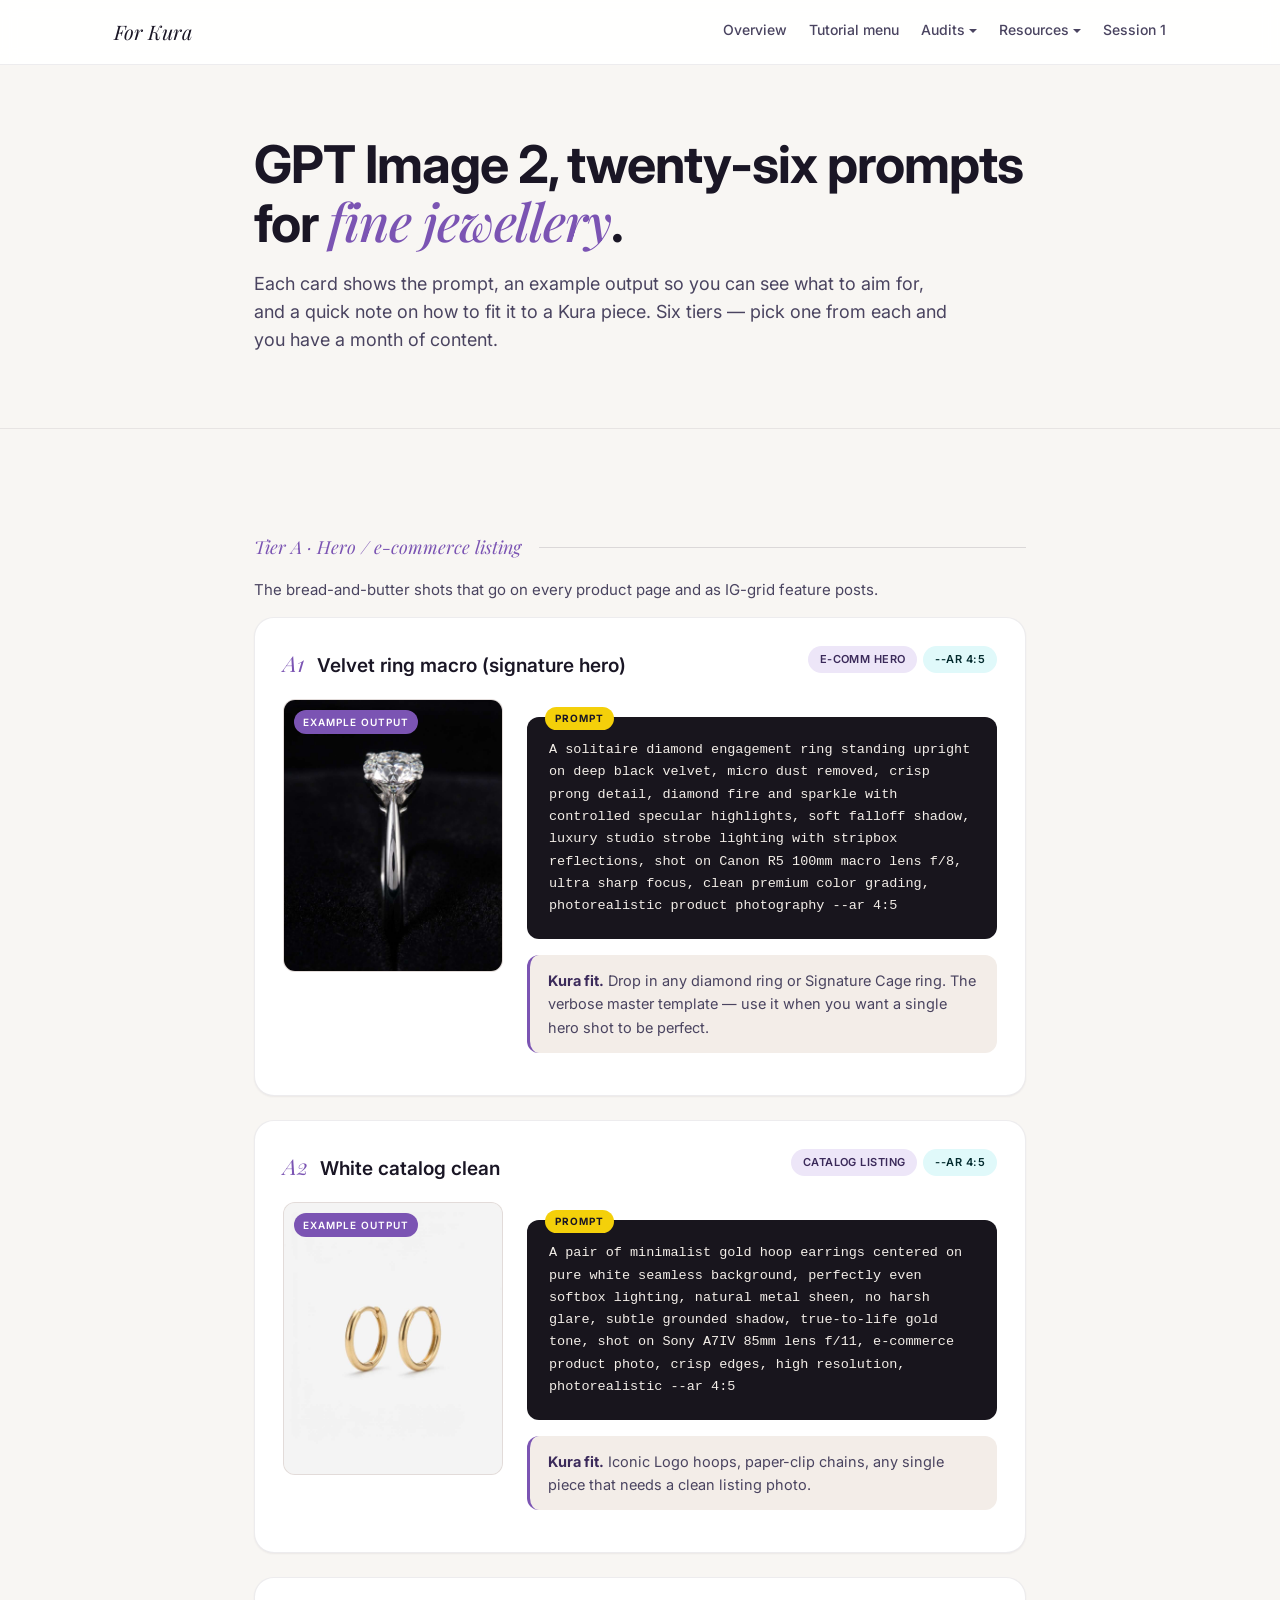
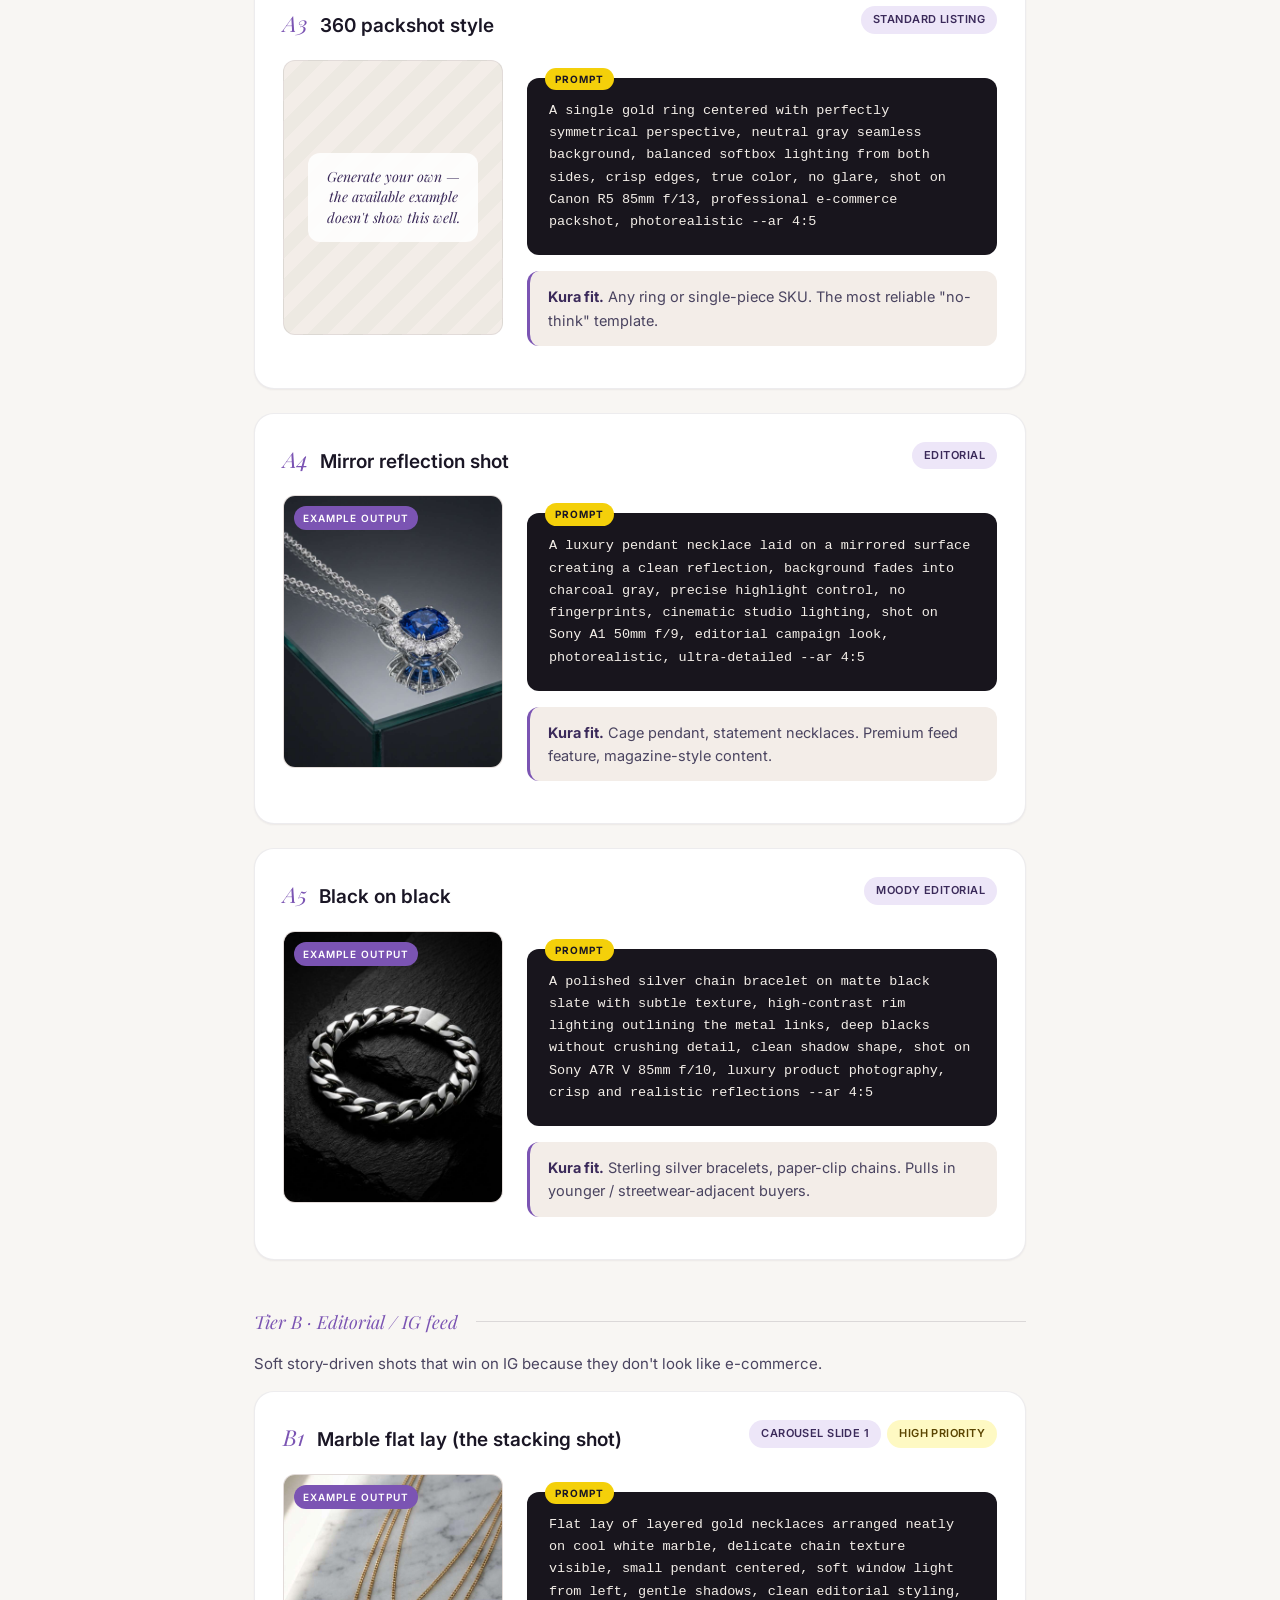
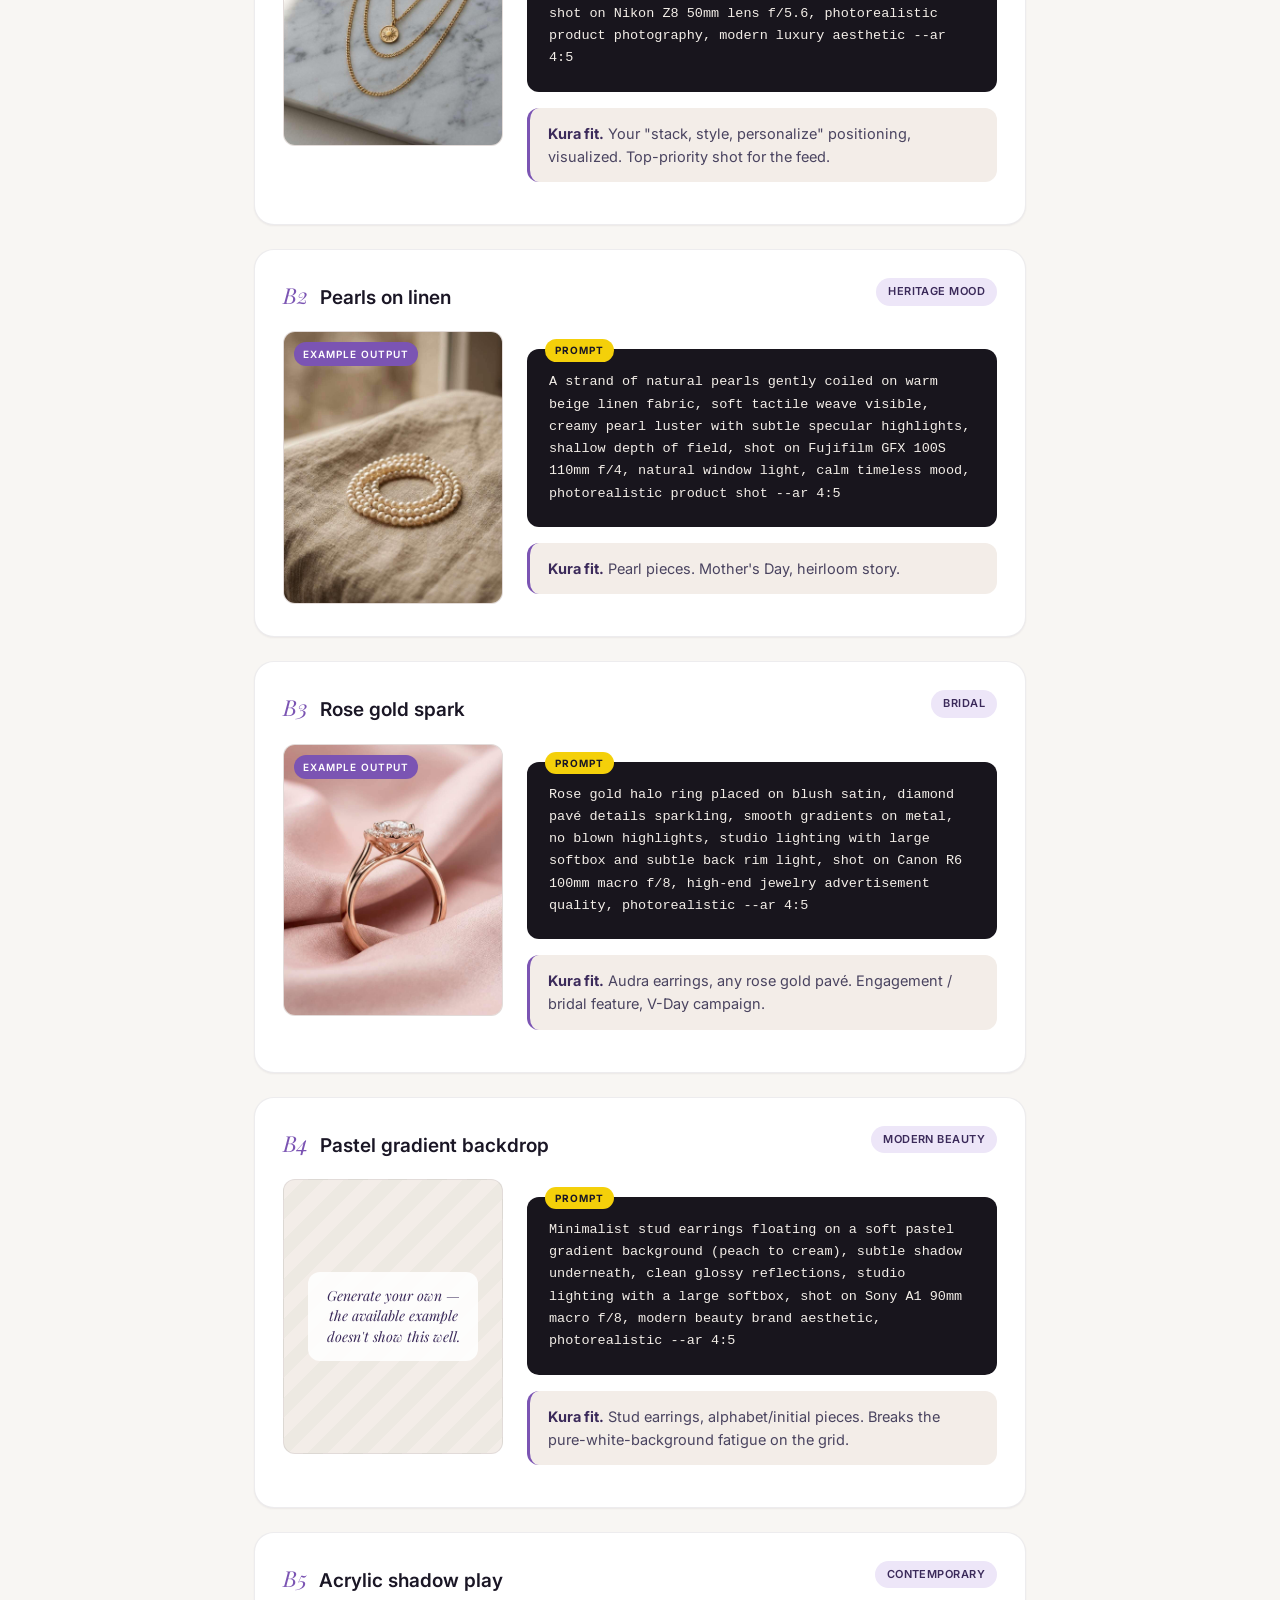
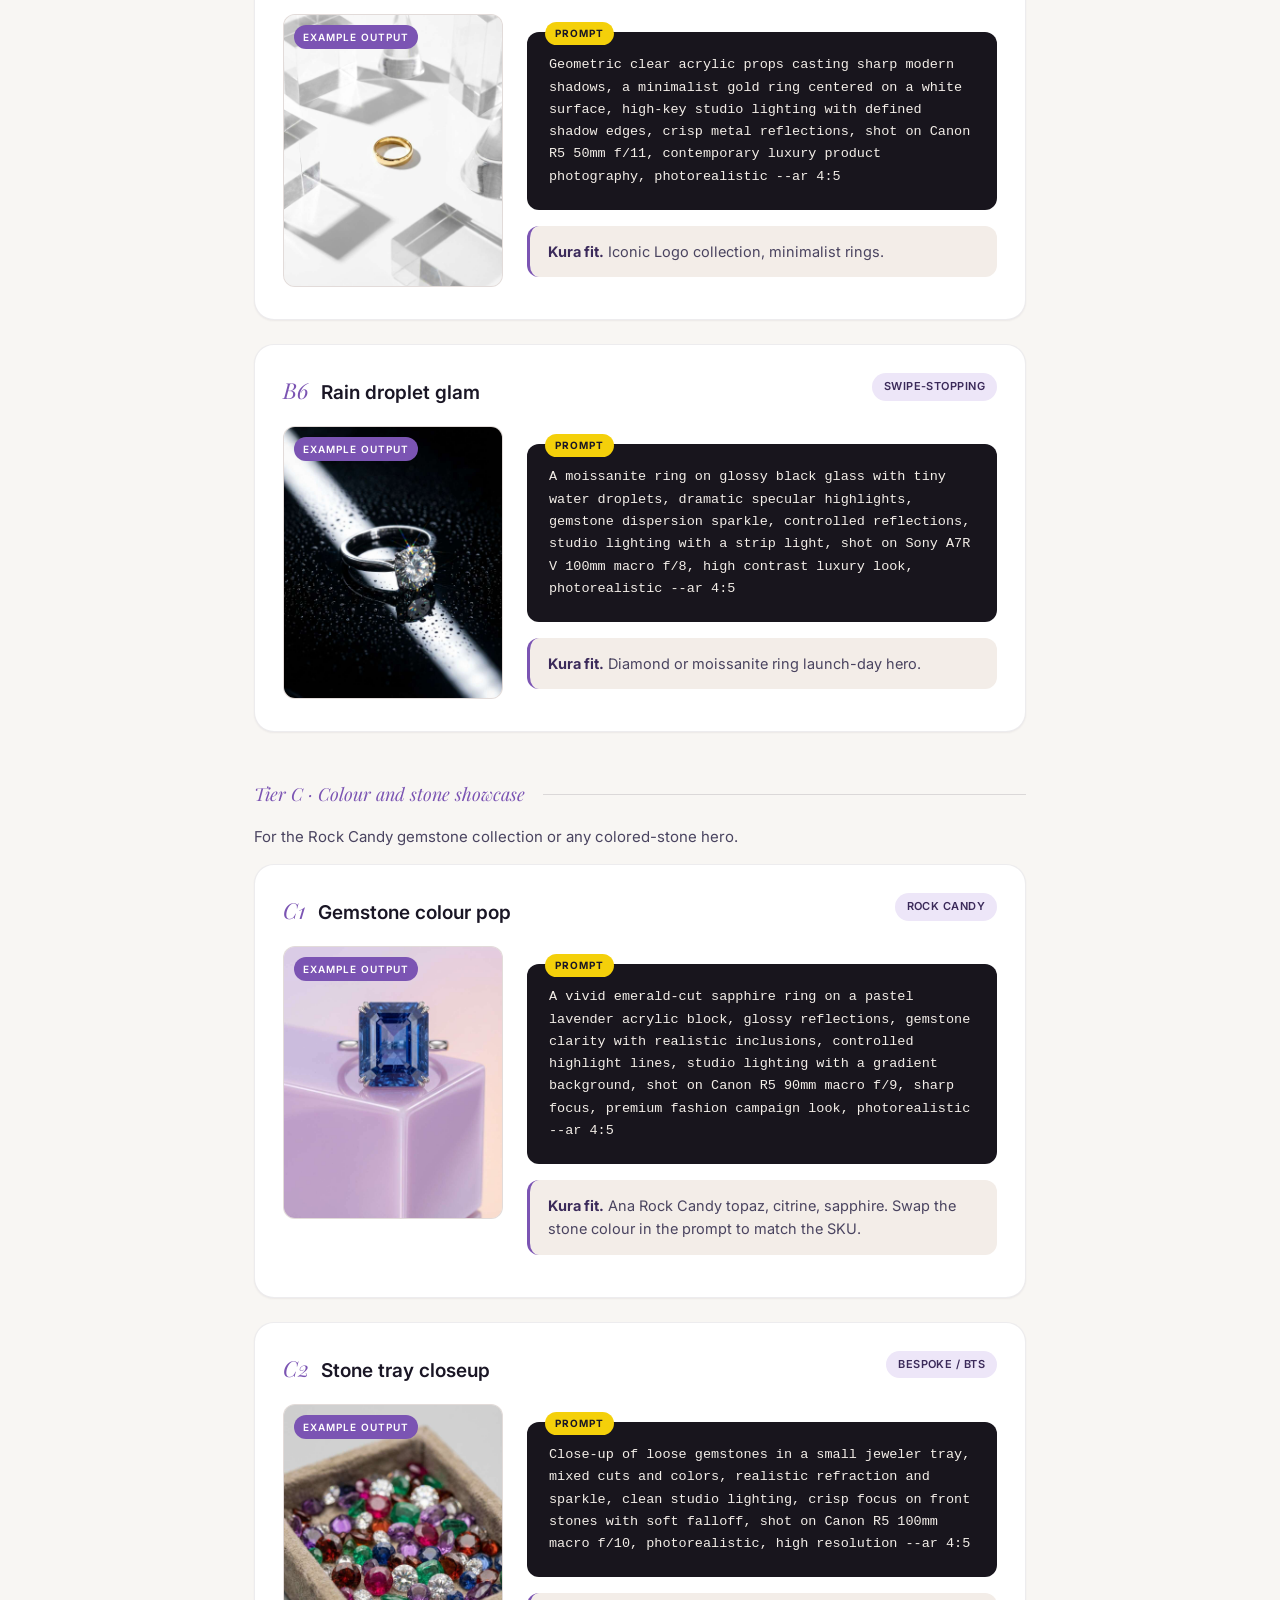
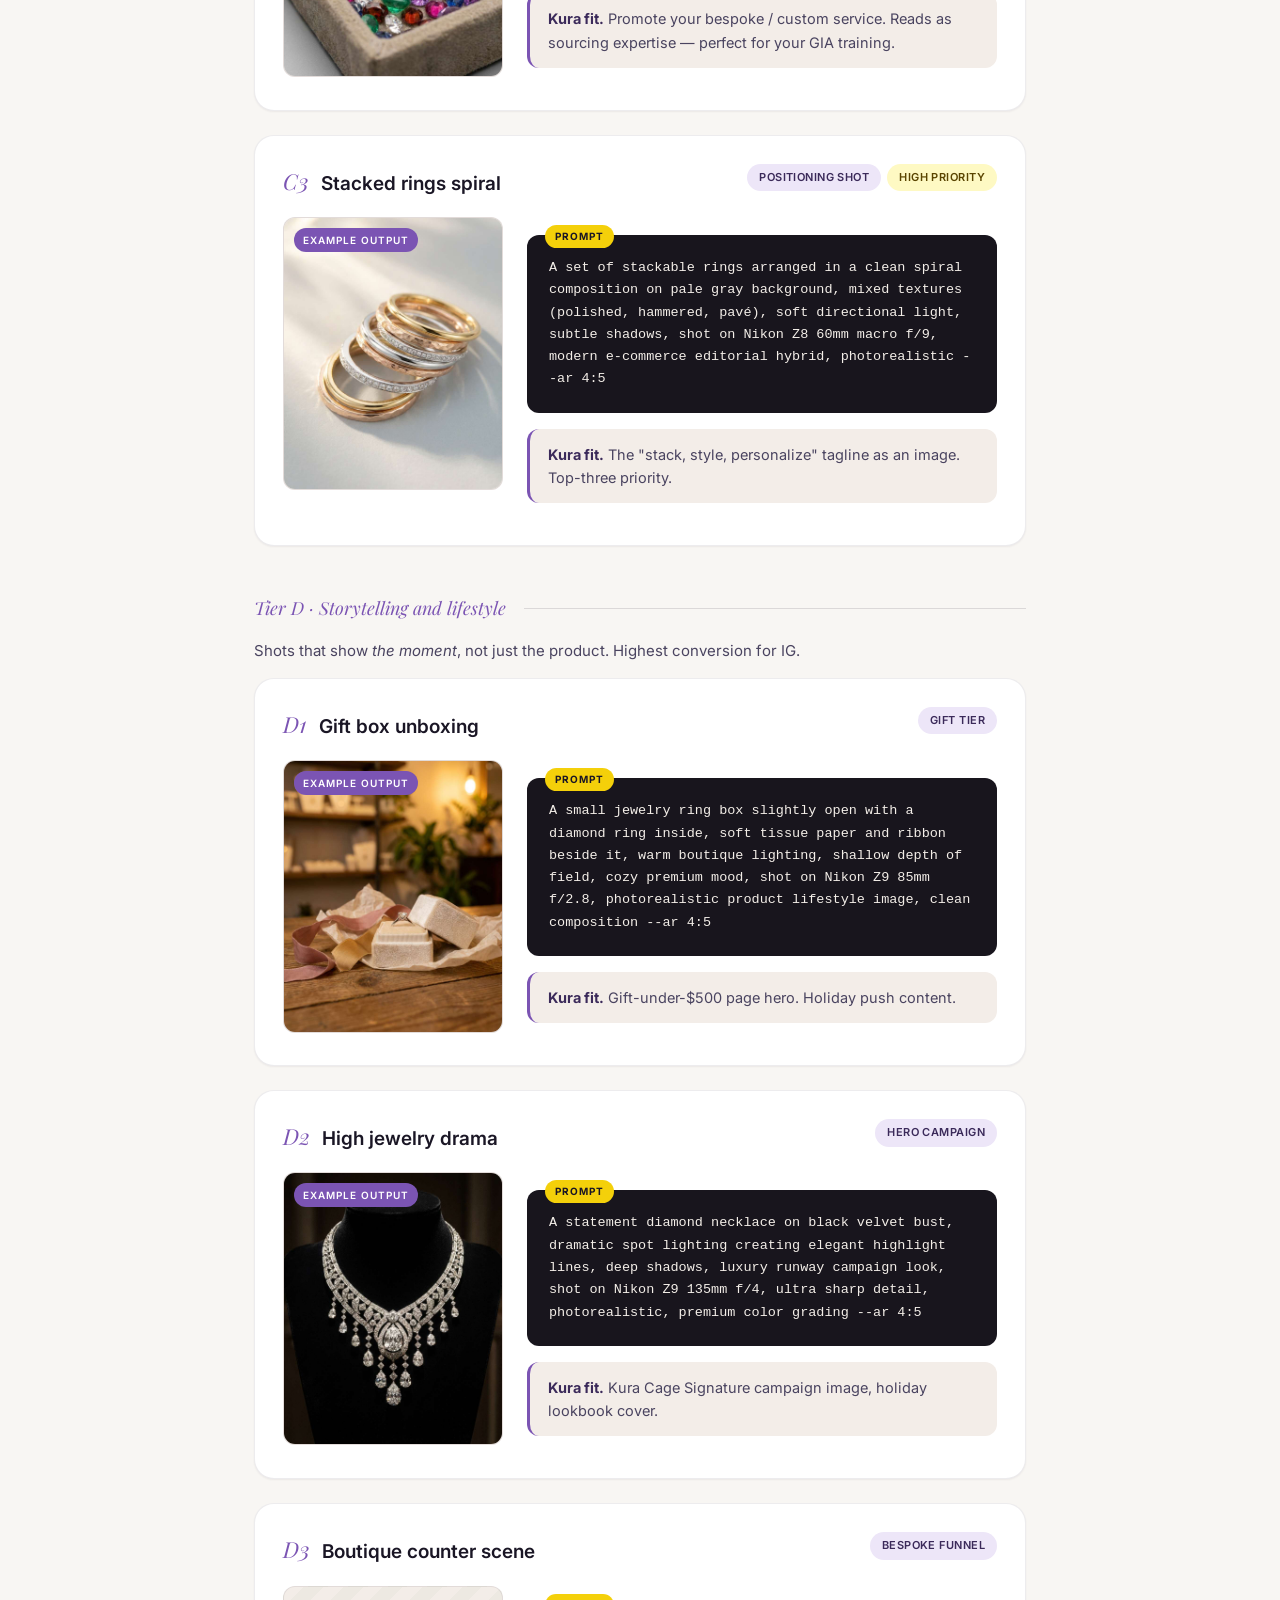
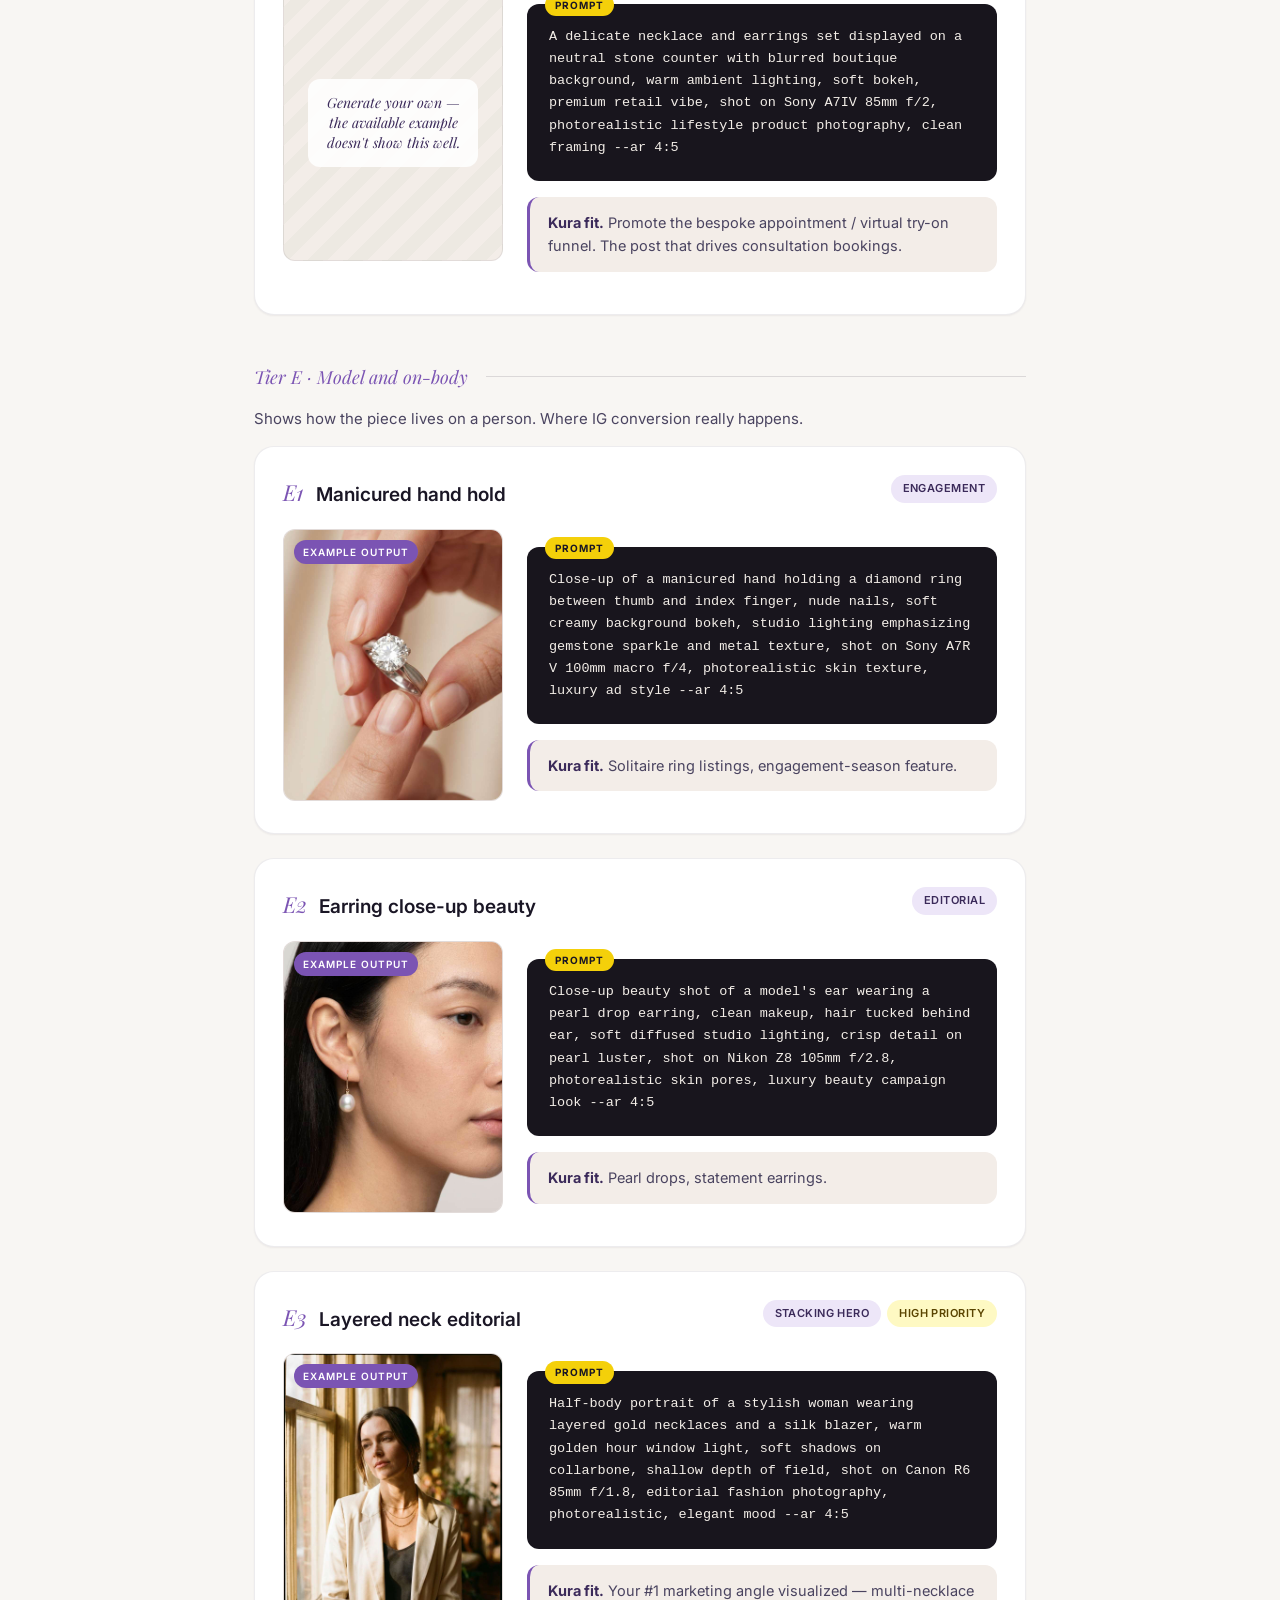
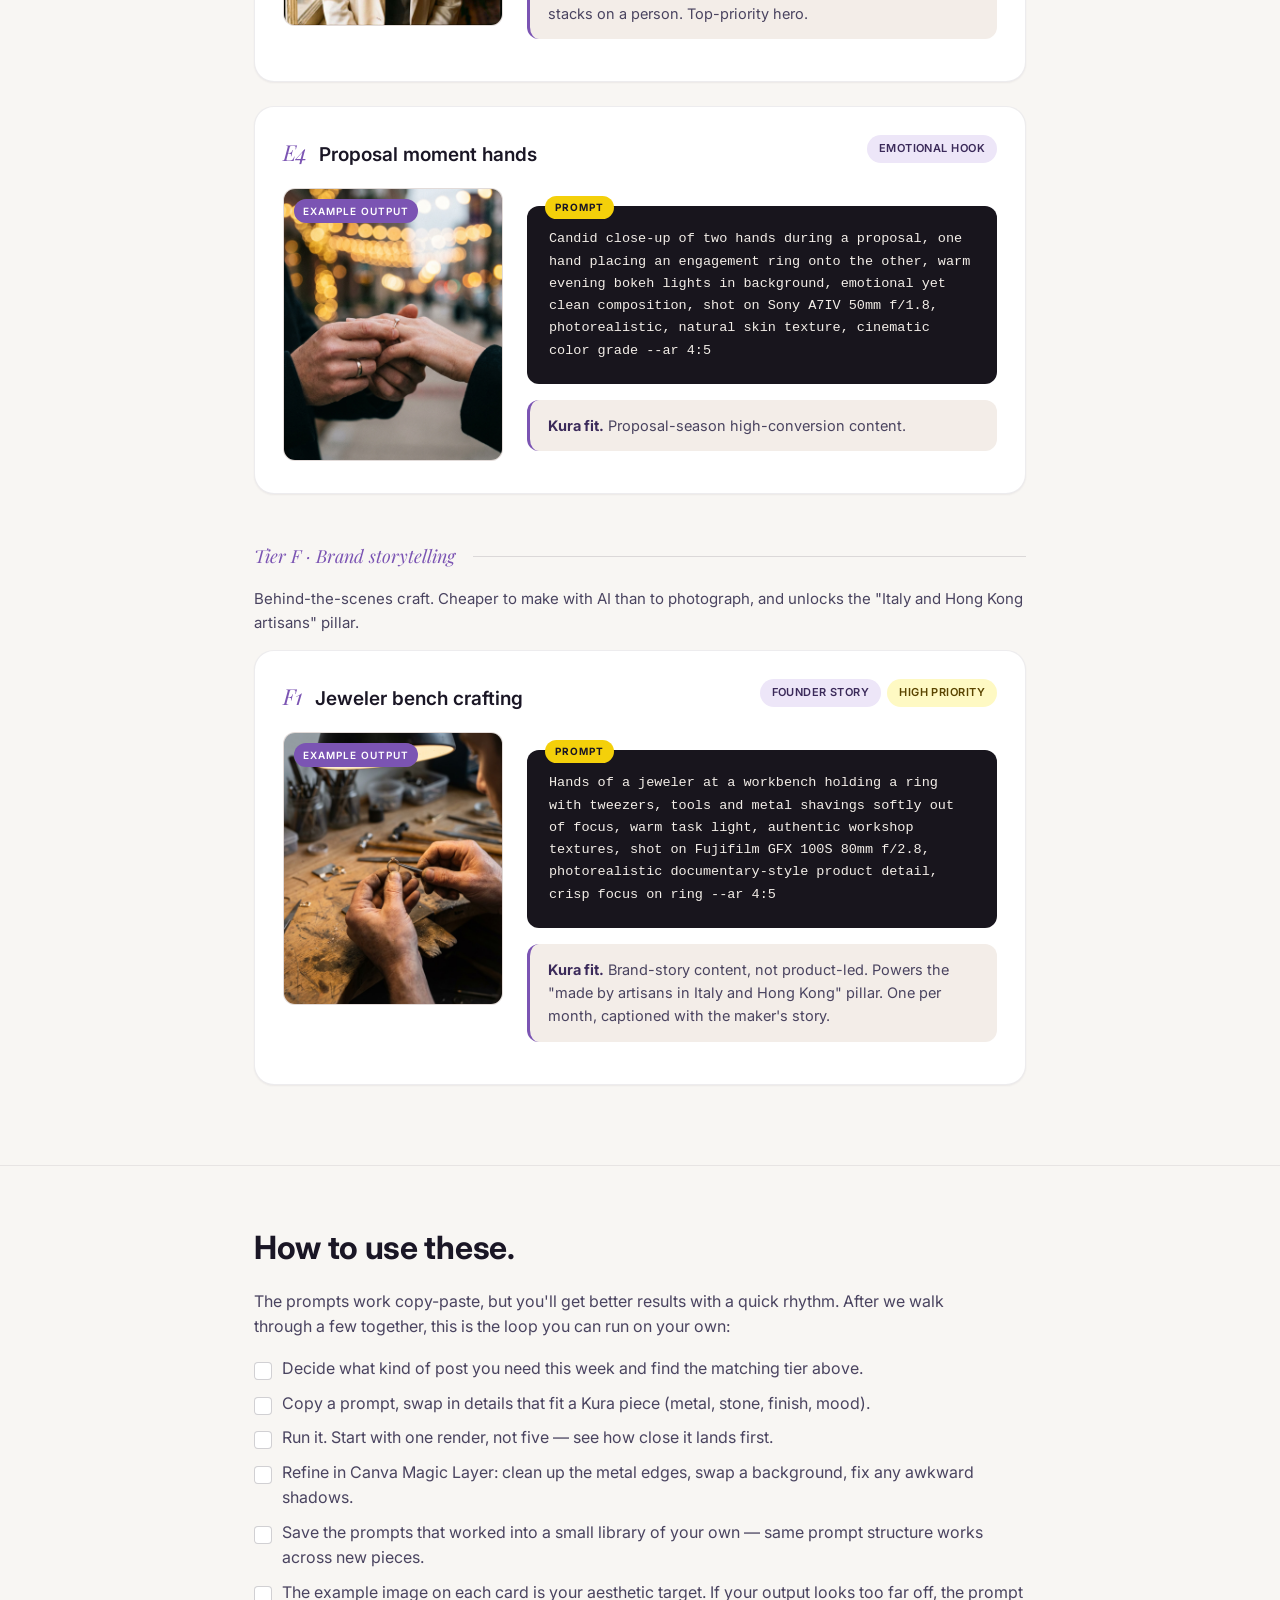
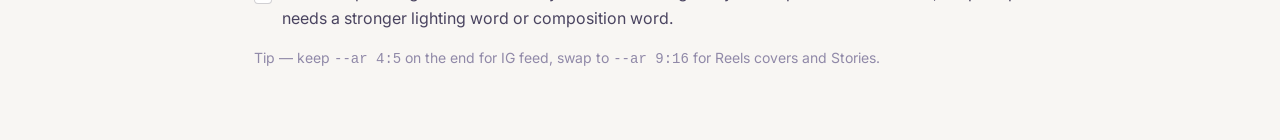
==== commit 67b03f86: "Nav: group pages into Audits + Resources dropdowns, frame Session 1 as proposed" ====
--- a/gpt-image-2-prompts.html
+++ b/gpt-image-2-prompts.html
@@ -14,11 +14,21 @@
     <nav>
       <a href="index.html">Overview</a>
       <a href="tutorial-menu.html">Tutorial menu</a>
-      <a href="instagram-audit.html">Instagram</a>
-      <a href="website-design-review.html">Website design</a>
-      <a href="website-seo-audit.html">Website SEO</a>
-      <a href="gpt-image-2-prompts.html" class="active">GPT Image 2</a>
-      <a href="seedance-prompts.html">Seedance 2.0</a>
+      <div class="nav-group">
+        <span class="nav-group-label">Audits</span>
+        <div class="nav-dropdown">
+          <a href="instagram-audit.html">Instagram</a>
+          <a href="website-design-review.html">Website design</a>
+          <a href="website-seo-audit.html">Website SEO</a>
+        </div>
+      </div>
+      <div class="nav-group has-active">
+        <span class="nav-group-label">Resources</span>
+        <div class="nav-dropdown">
+          <a href="gpt-image-2-prompts.html" class="active">GPT Image 2</a>
+          <a href="seedance-prompts.html">Seedance 2.0</a>
+        </div>
+      </div>
       <a href="session-1.html">Session 1</a>
     </nav>
   </div>
--- a/styles.css
+++ b/styles.css
@@ -93,18 +93,88 @@
   color: var(--mm-ink);
 }
 .topbar .brand a { color: inherit; text-decoration: none; }
-.topbar nav { display: flex; gap: 22px; flex-wrap: wrap; font-size: 14px; }
-.topbar nav a {
+.topbar nav { display: flex; gap: 22px; flex-wrap: wrap; font-size: 14px; align-items: center; }
+.topbar nav > a,
+.topbar nav .nav-group > .nav-group-label {
   color: var(--mm-slate-600);
   font-weight: 500;
   text-decoration: none;
   border-bottom: 1.5px solid transparent;
   padding-bottom: 2px;
   transition: border-color 160ms ease, color 160ms ease;
-}
-.topbar nav a:hover, .topbar nav a.active {
+  cursor: pointer;
+}
+.topbar nav > a:hover, .topbar nav > a.active {
   color: var(--mm-purple);
   border-bottom-color: var(--mm-purple);
+}
+
+/* Nav dropdown groups */
+.nav-group {
+  position: relative;
+}
+.nav-group > .nav-group-label {
+  display: inline-flex;
+  align-items: center;
+  gap: 4px;
+  user-select: none;
+}
+.nav-group > .nav-group-label::after {
+  content: "";
+  display: inline-block;
+  width: 0; height: 0;
+  border-left: 4px solid transparent;
+  border-right: 4px solid transparent;
+  border-top: 4px solid currentColor;
+  margin-top: 1px;
+  transition: transform 180ms ease;
+}
+.nav-group:hover > .nav-group-label::after {
+  transform: rotate(180deg);
+}
+.nav-group:hover > .nav-group-label,
+.nav-group.has-active > .nav-group-label {
+  color: var(--mm-purple);
+  border-bottom-color: var(--mm-purple);
+}
+.nav-group .nav-dropdown {
+  display: none;
+  position: absolute;
+  top: calc(100% + 8px);
+  left: 50%;
+  transform: translateX(-50%);
+  background: var(--mm-surface);
+  border: 1px solid var(--mm-border-md);
+  border-radius: var(--radius-md);
+  box-shadow: var(--shadow-md);
+  padding: 6px;
+  min-width: 180px;
+  z-index: 100;
+  flex-direction: column;
+}
+.nav-group:hover .nav-dropdown {
+  display: flex;
+}
+.nav-dropdown a {
+  display: block;
+  padding: 8px 14px;
+  border-radius: var(--radius-sm);
+  color: var(--mm-slate-600);
+  font-weight: 500;
+  font-size: 13.5px;
+  text-decoration: none;
+  white-space: nowrap;
+  transition: background 140ms ease, color 140ms ease;
+  border-bottom: none;
+}
+.nav-dropdown a:hover {
+  background: var(--mm-bg-2);
+  color: var(--mm-purple);
+  text-decoration: none;
+}
+.nav-dropdown a.active {
+  color: var(--mm-purple);
+  background: var(--mm-purple-50);
 }
 
 /* ============================================================
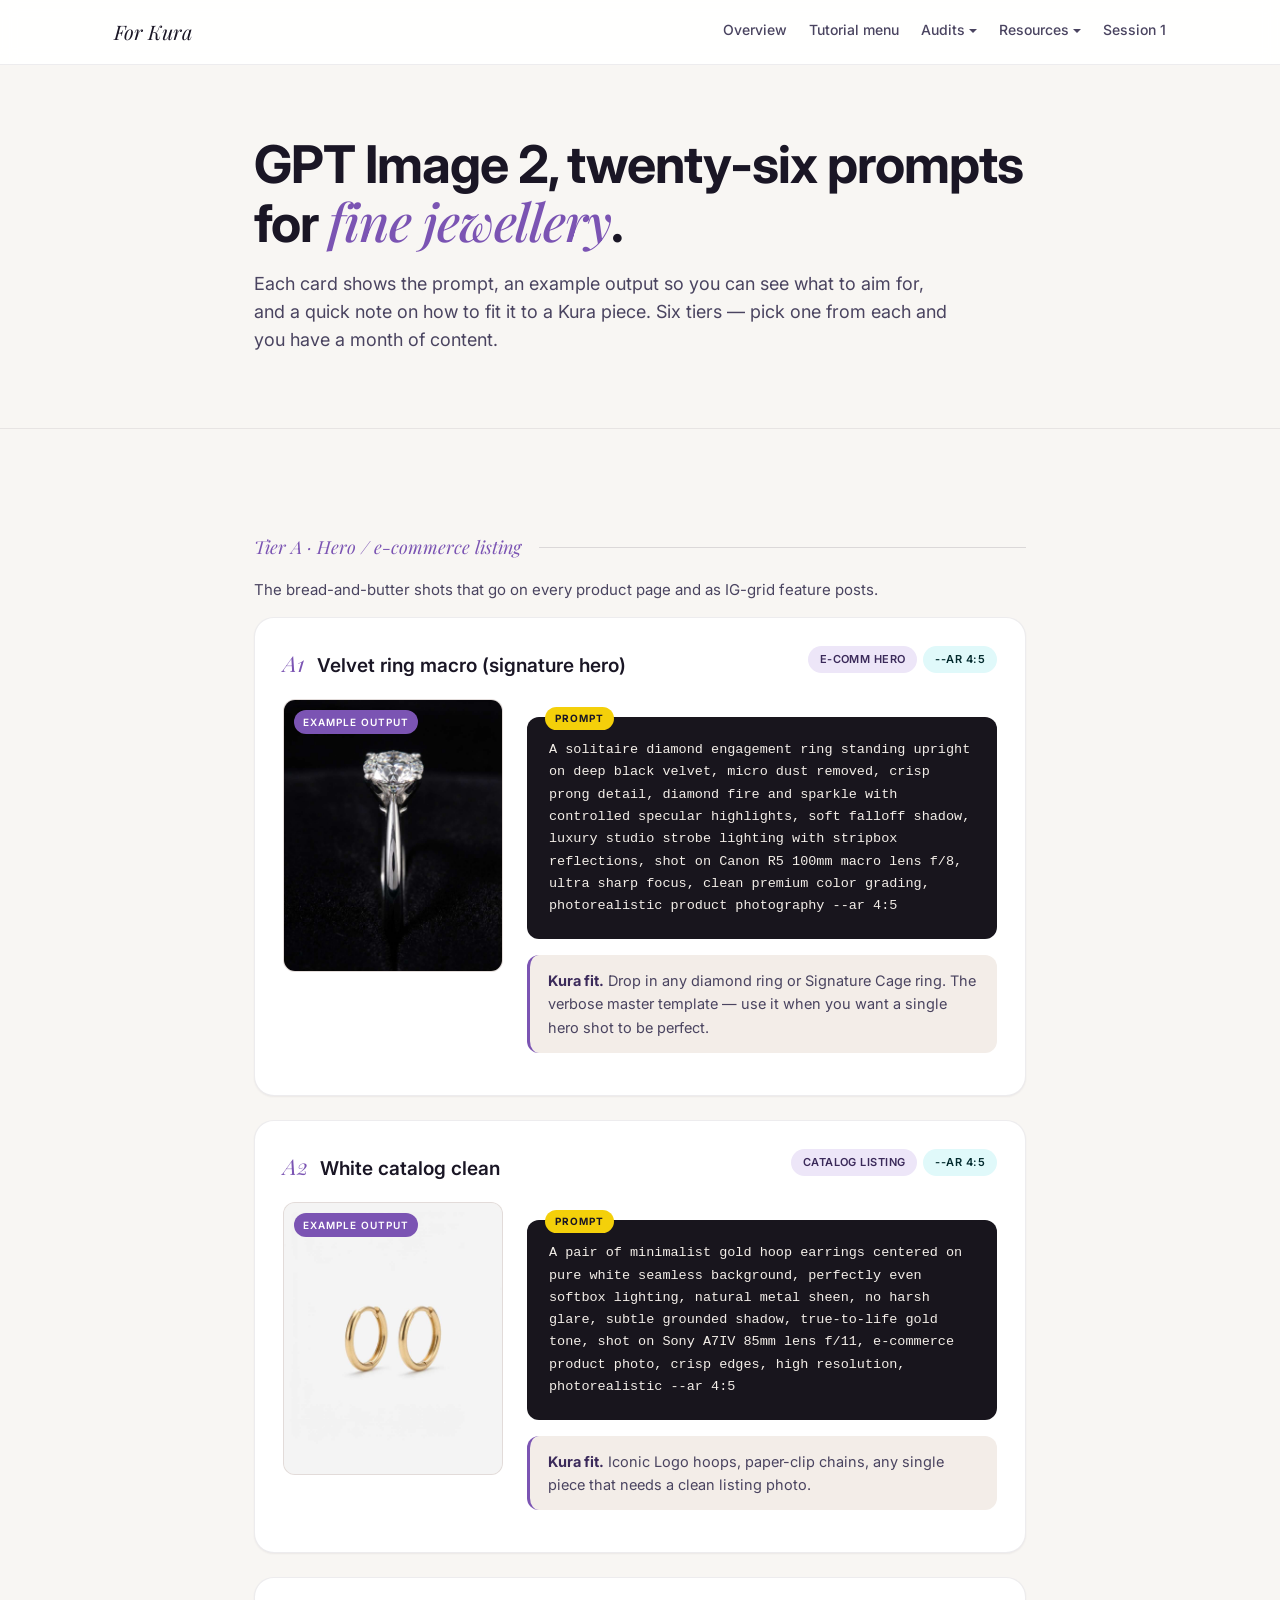
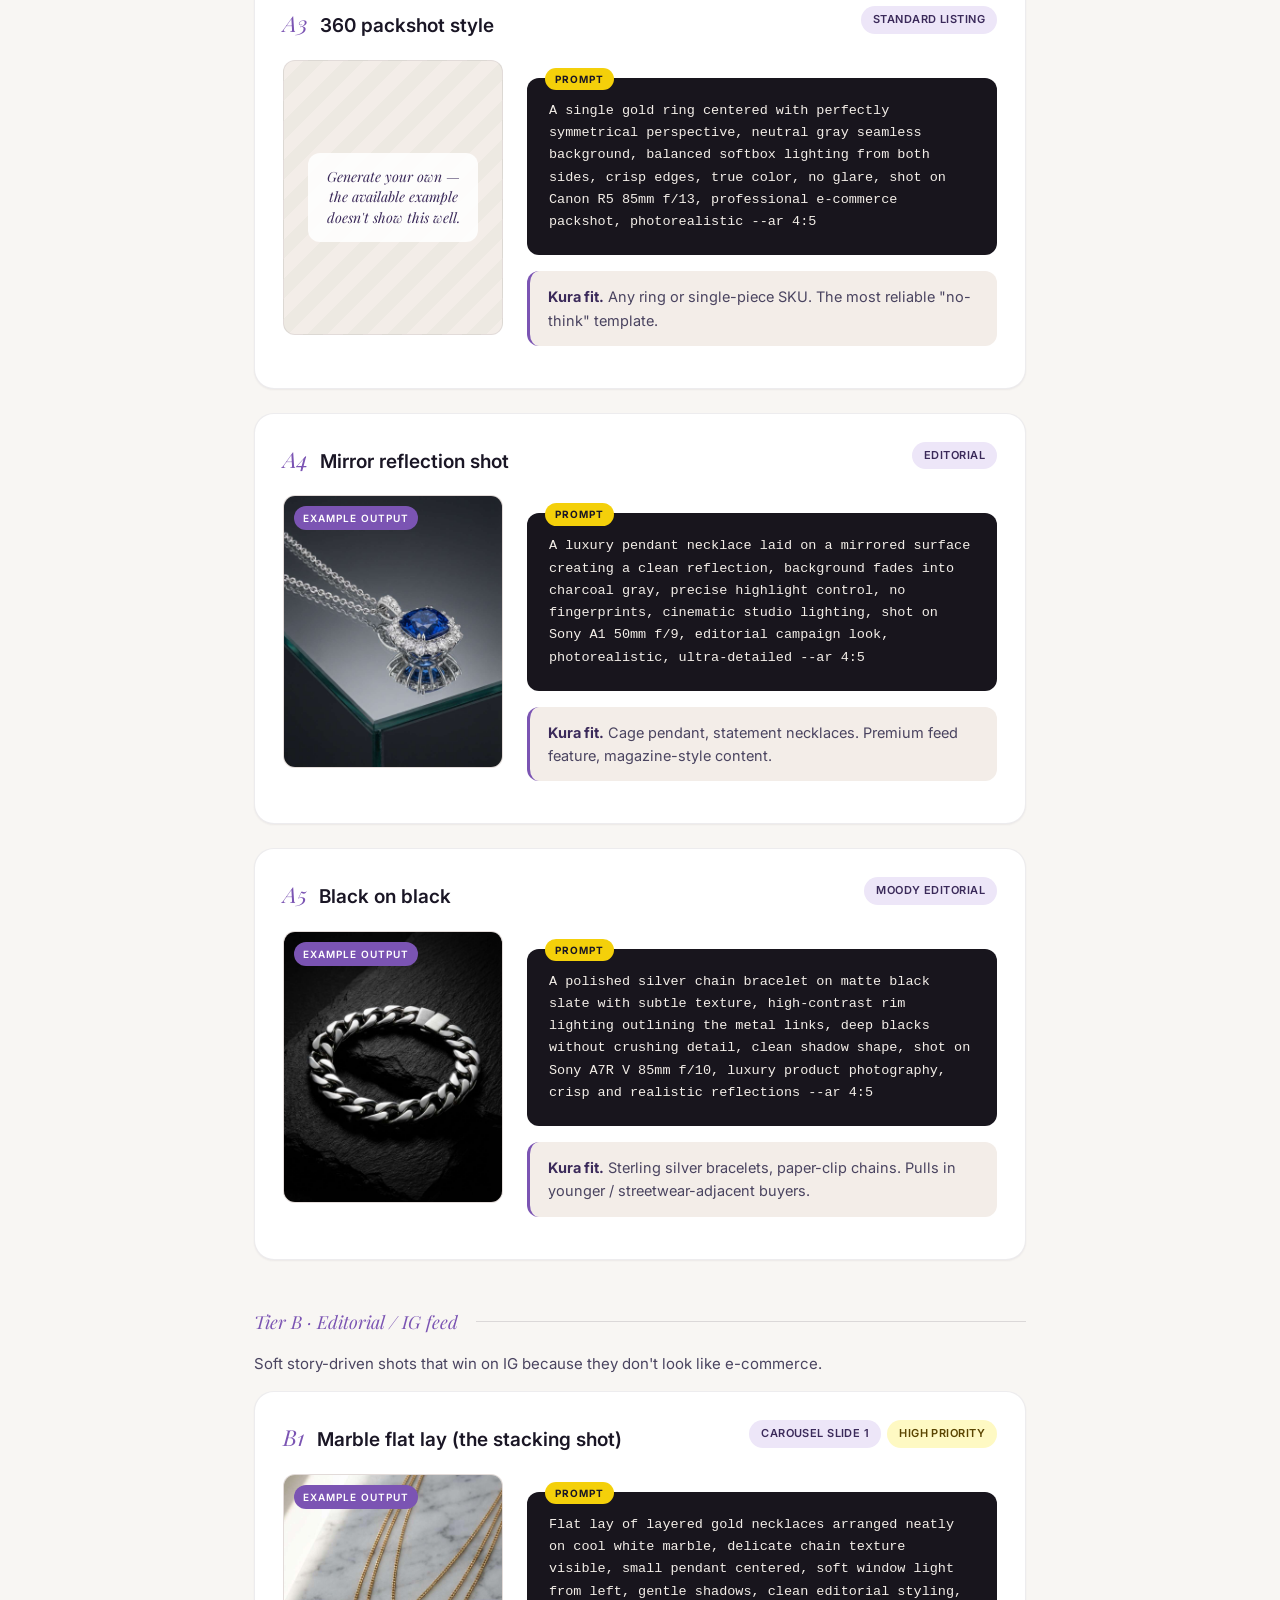
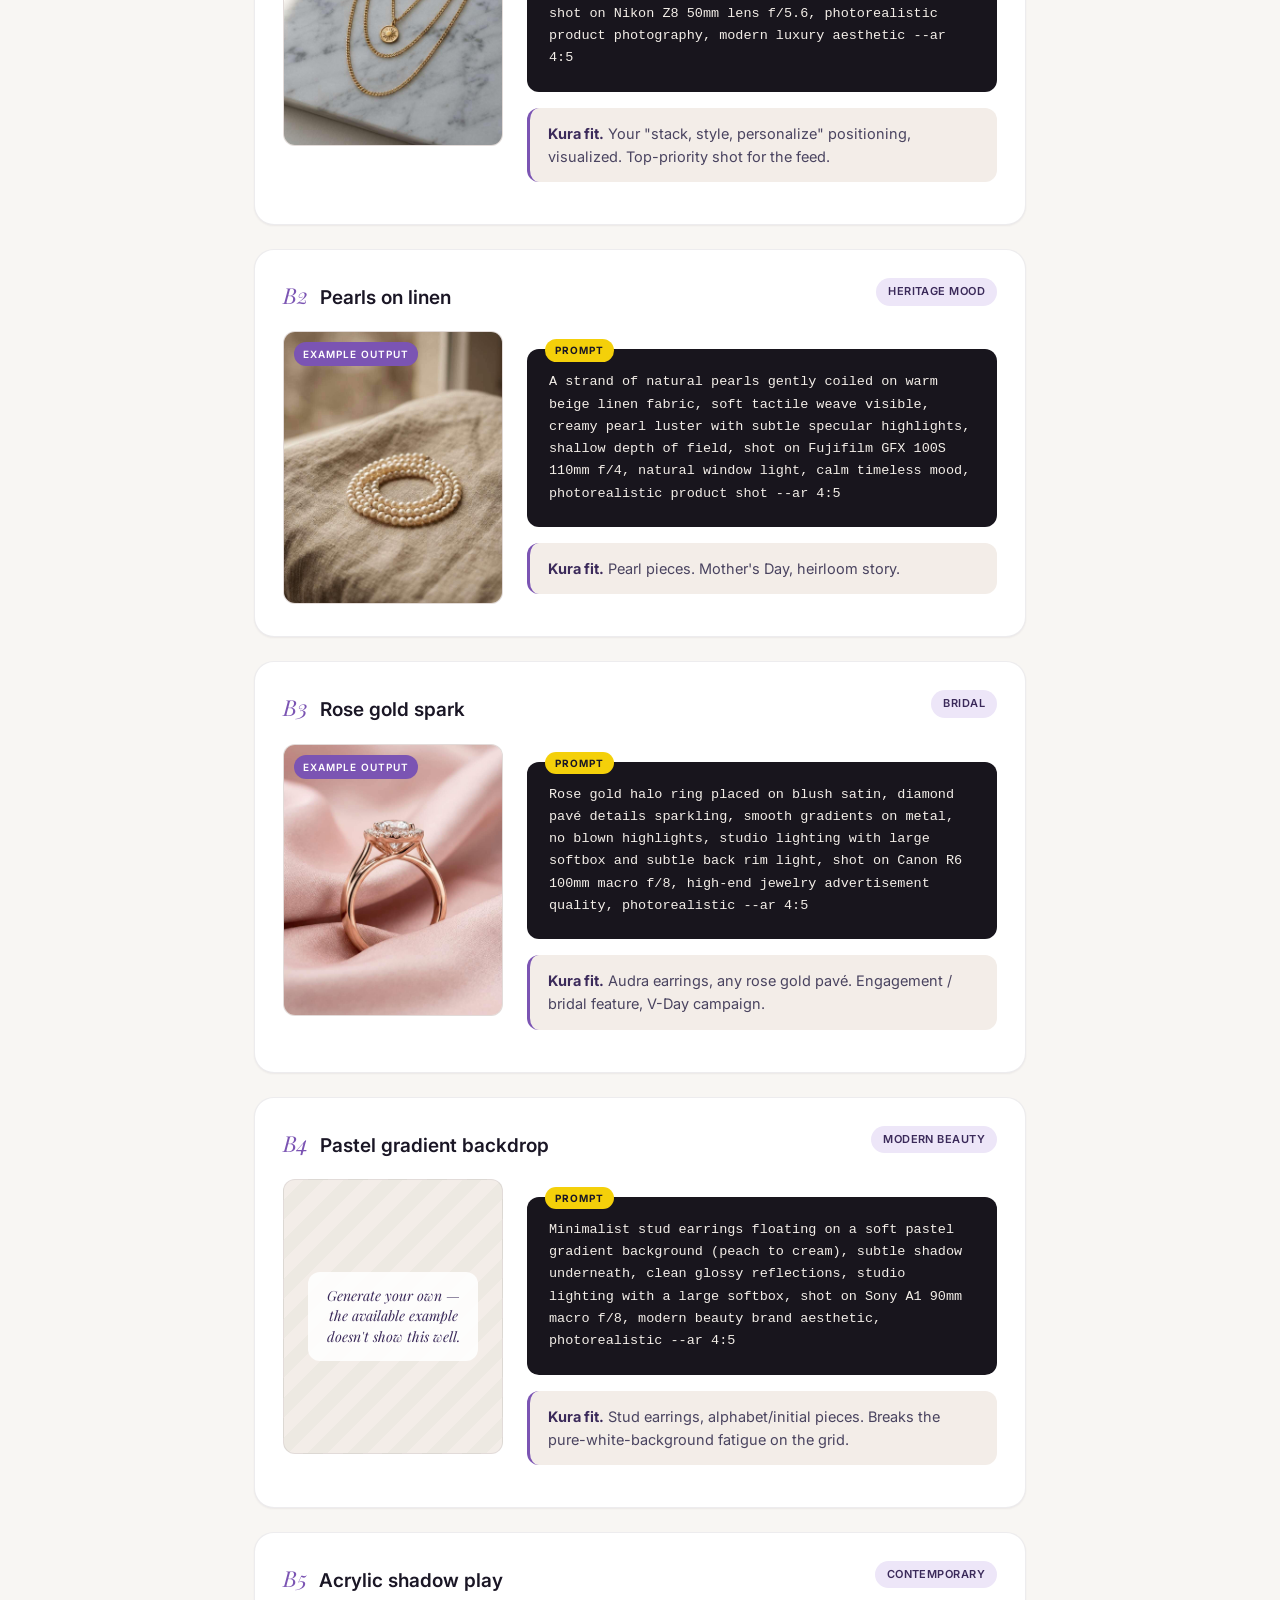
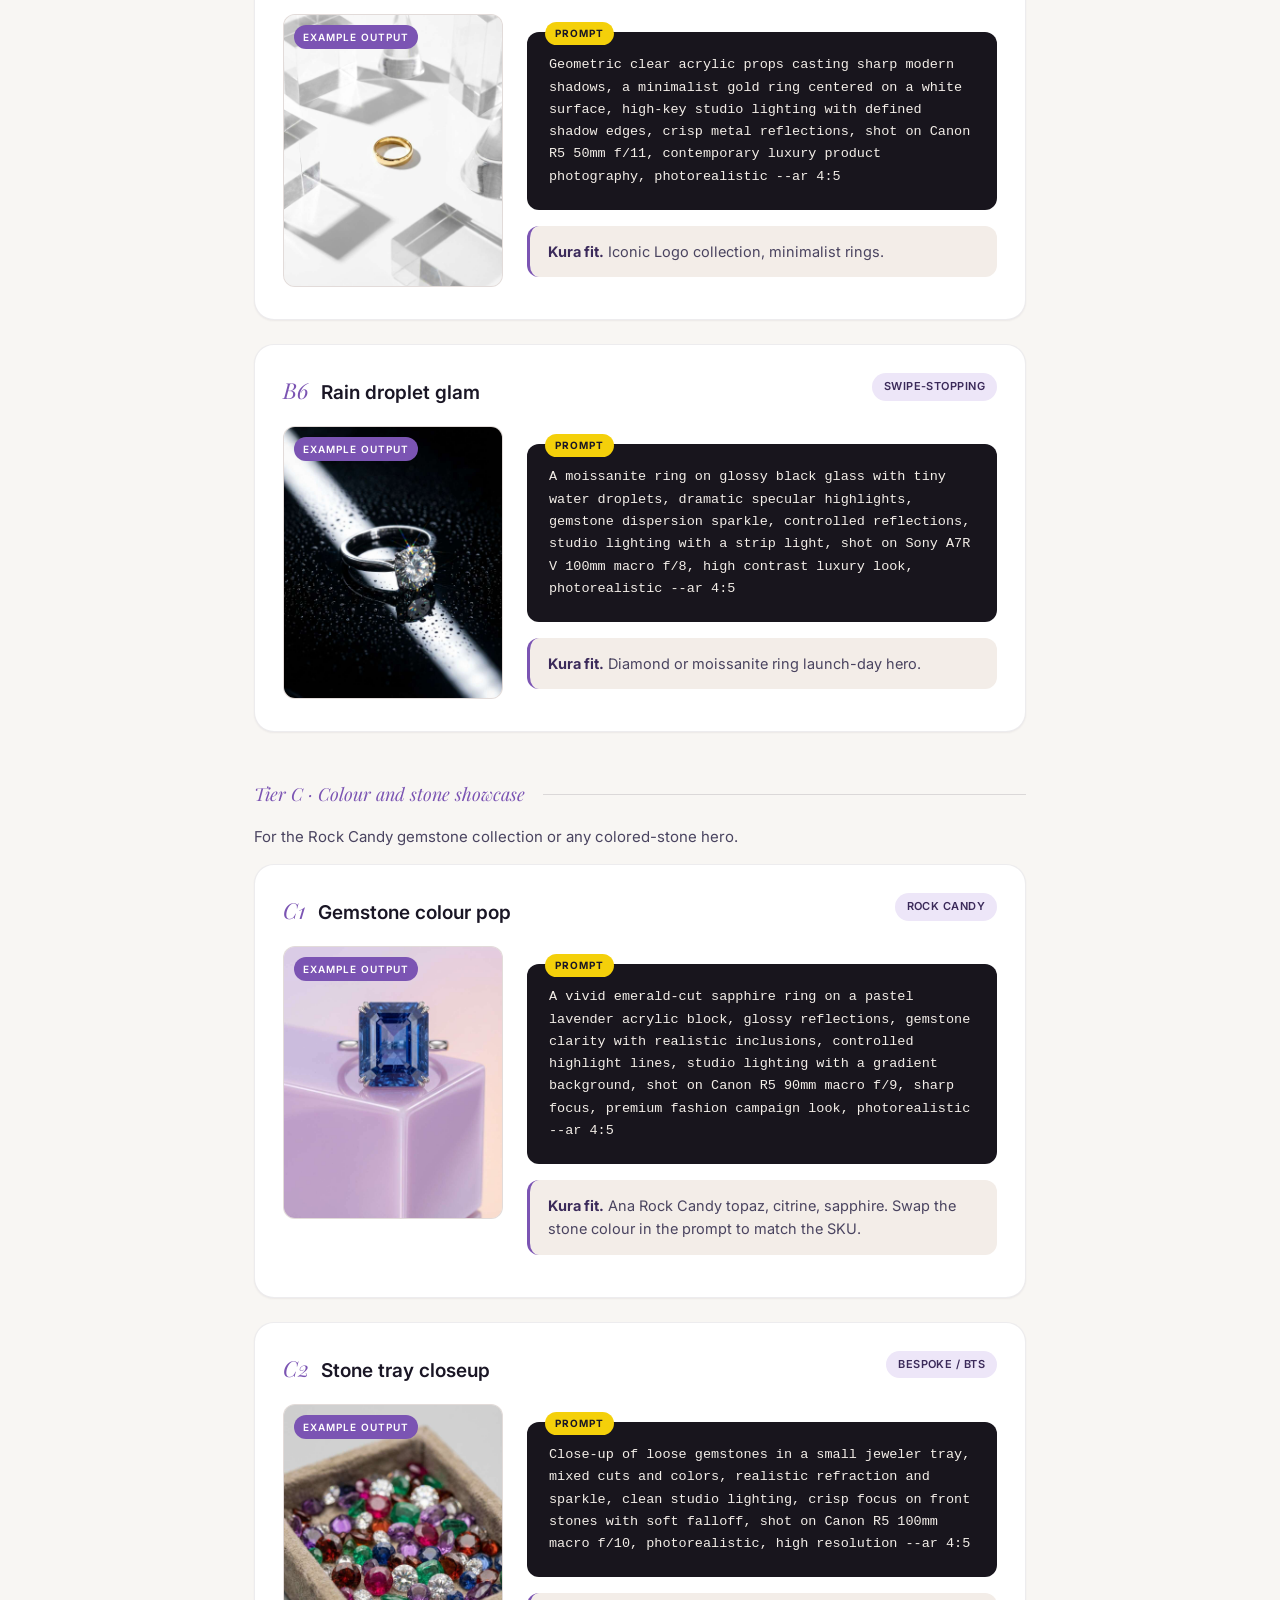
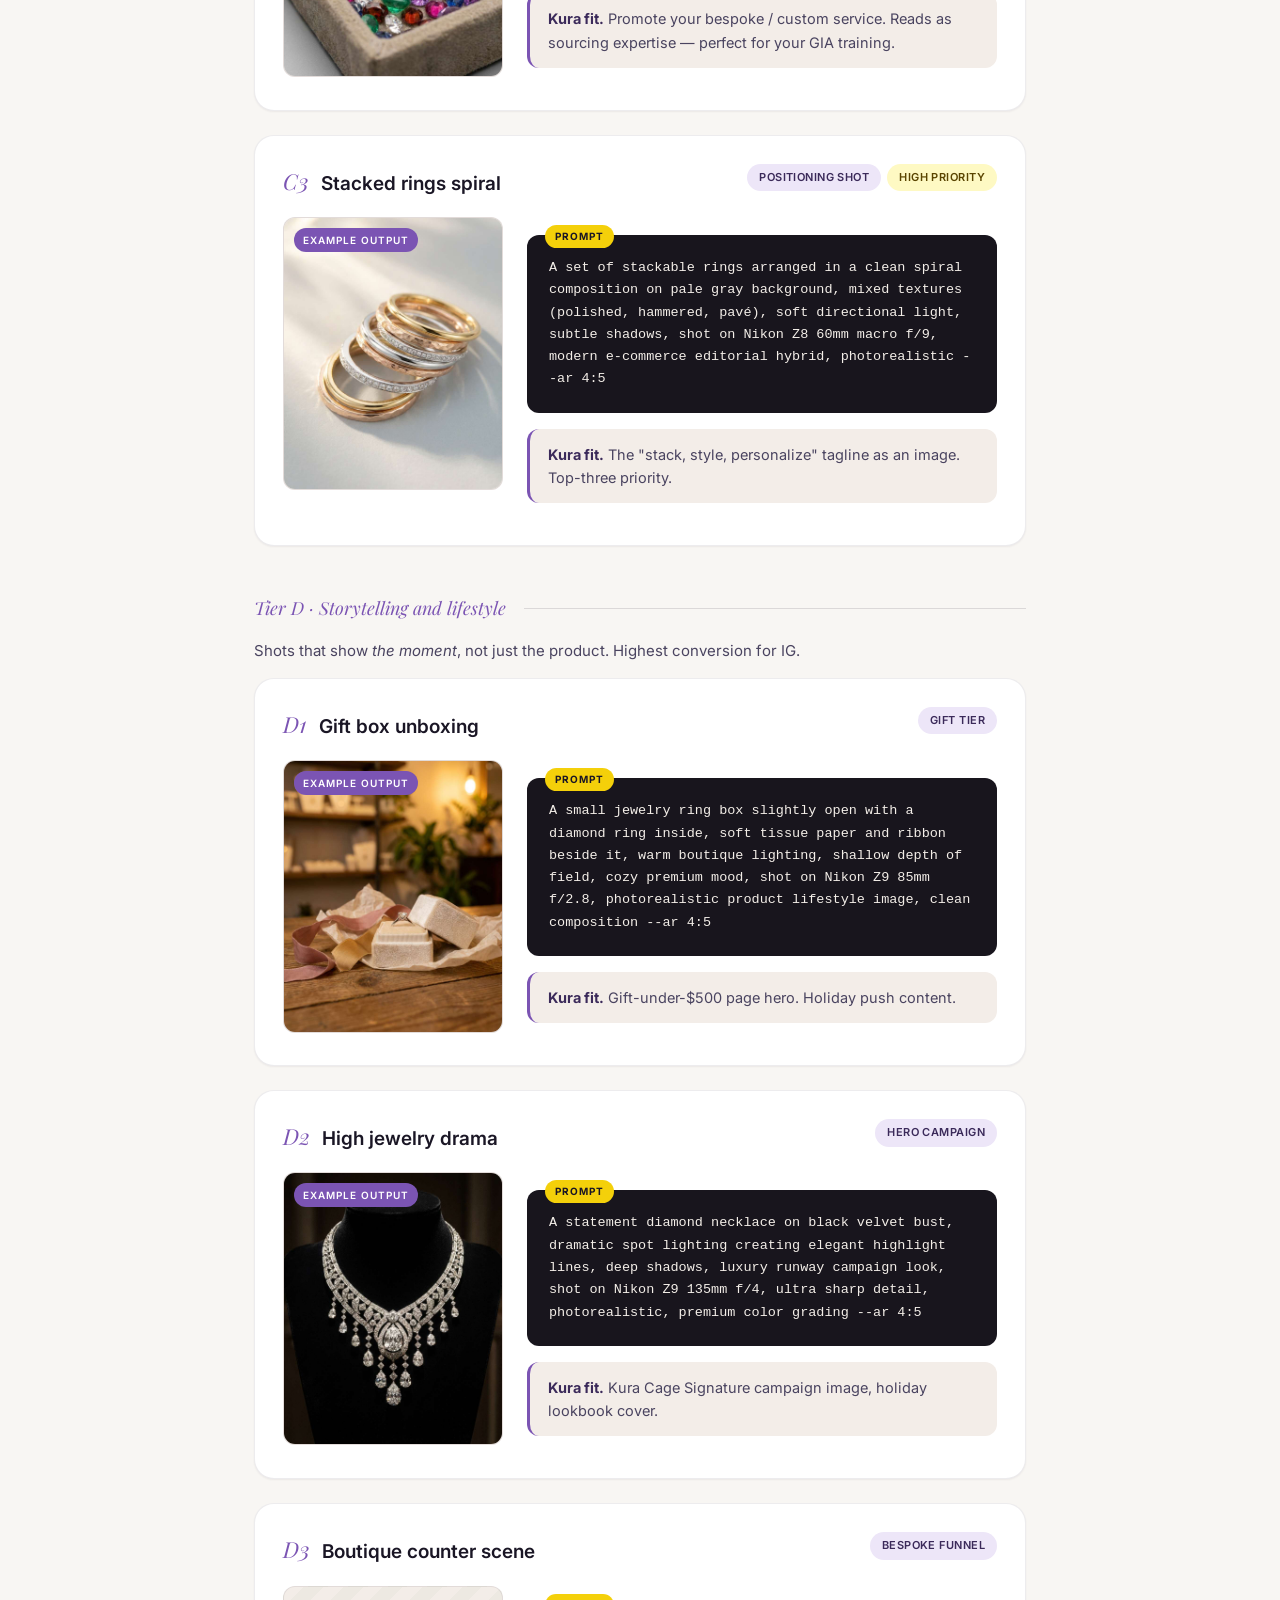
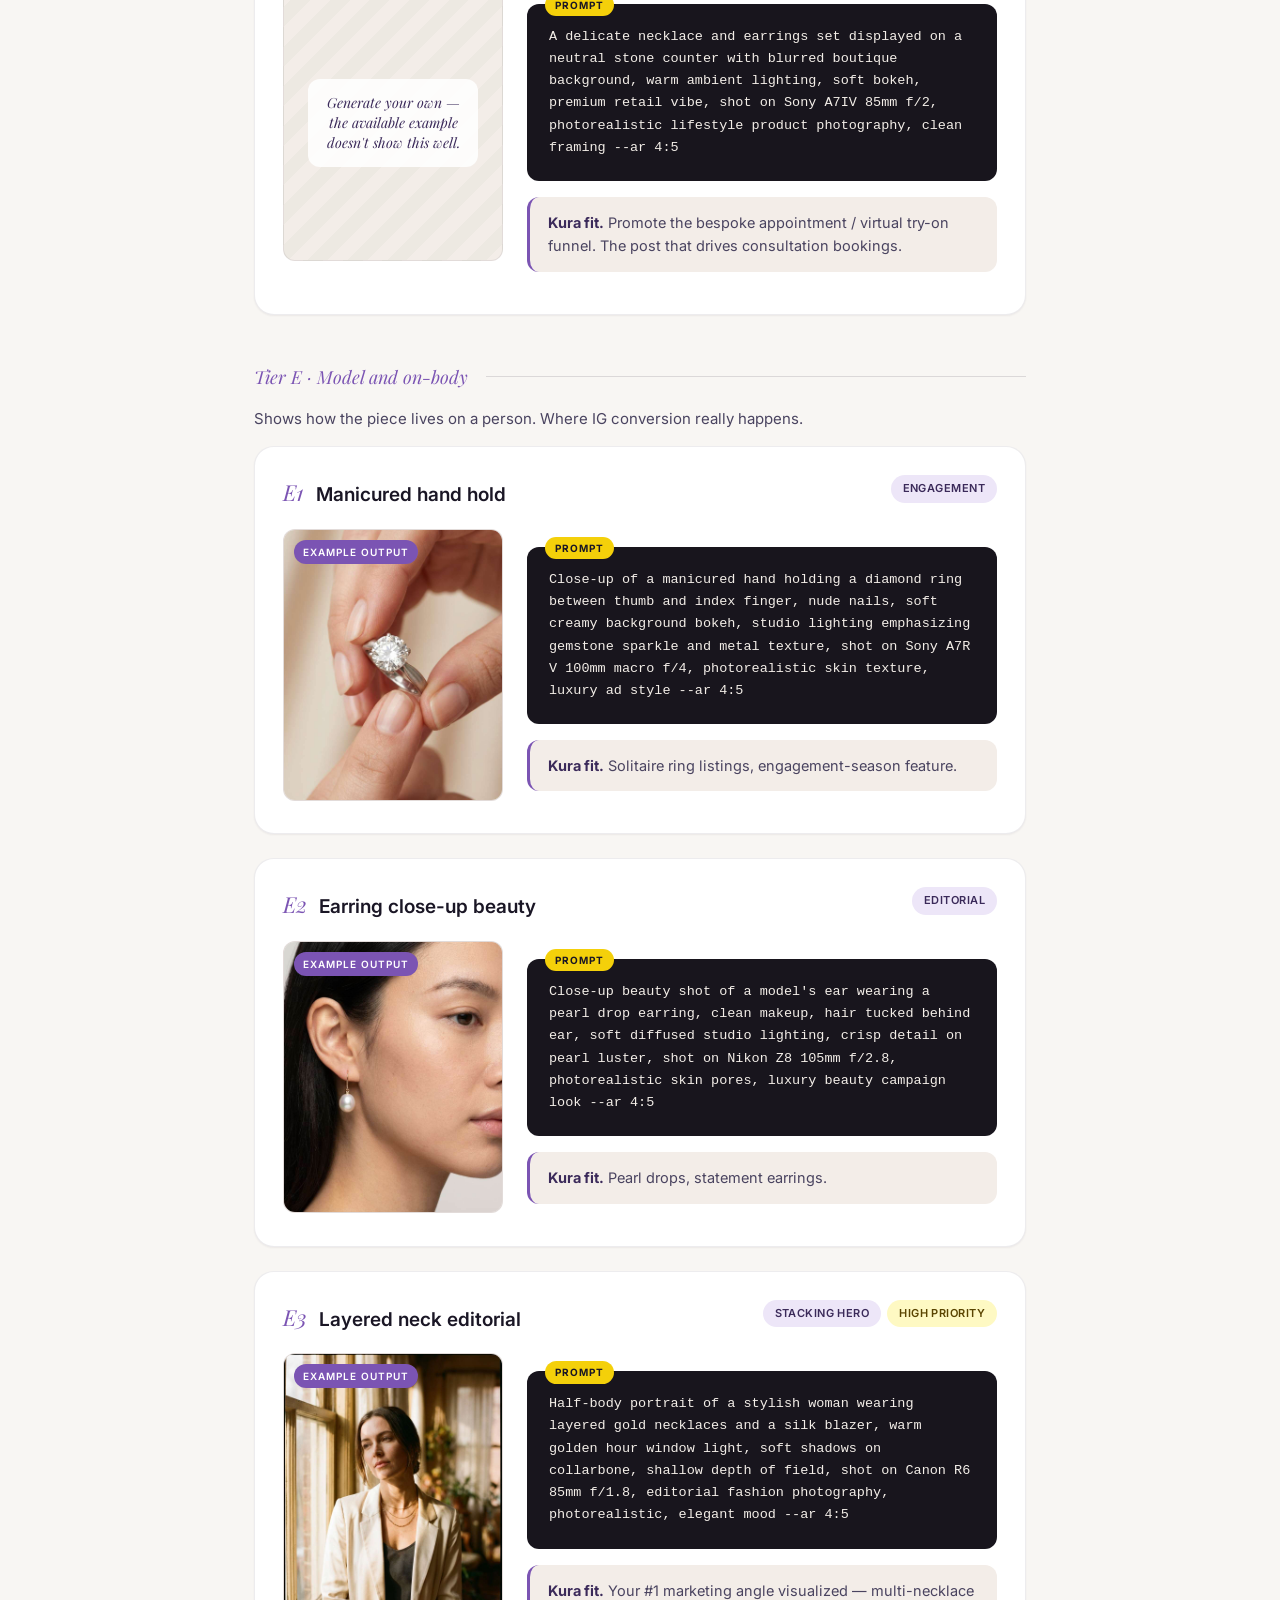
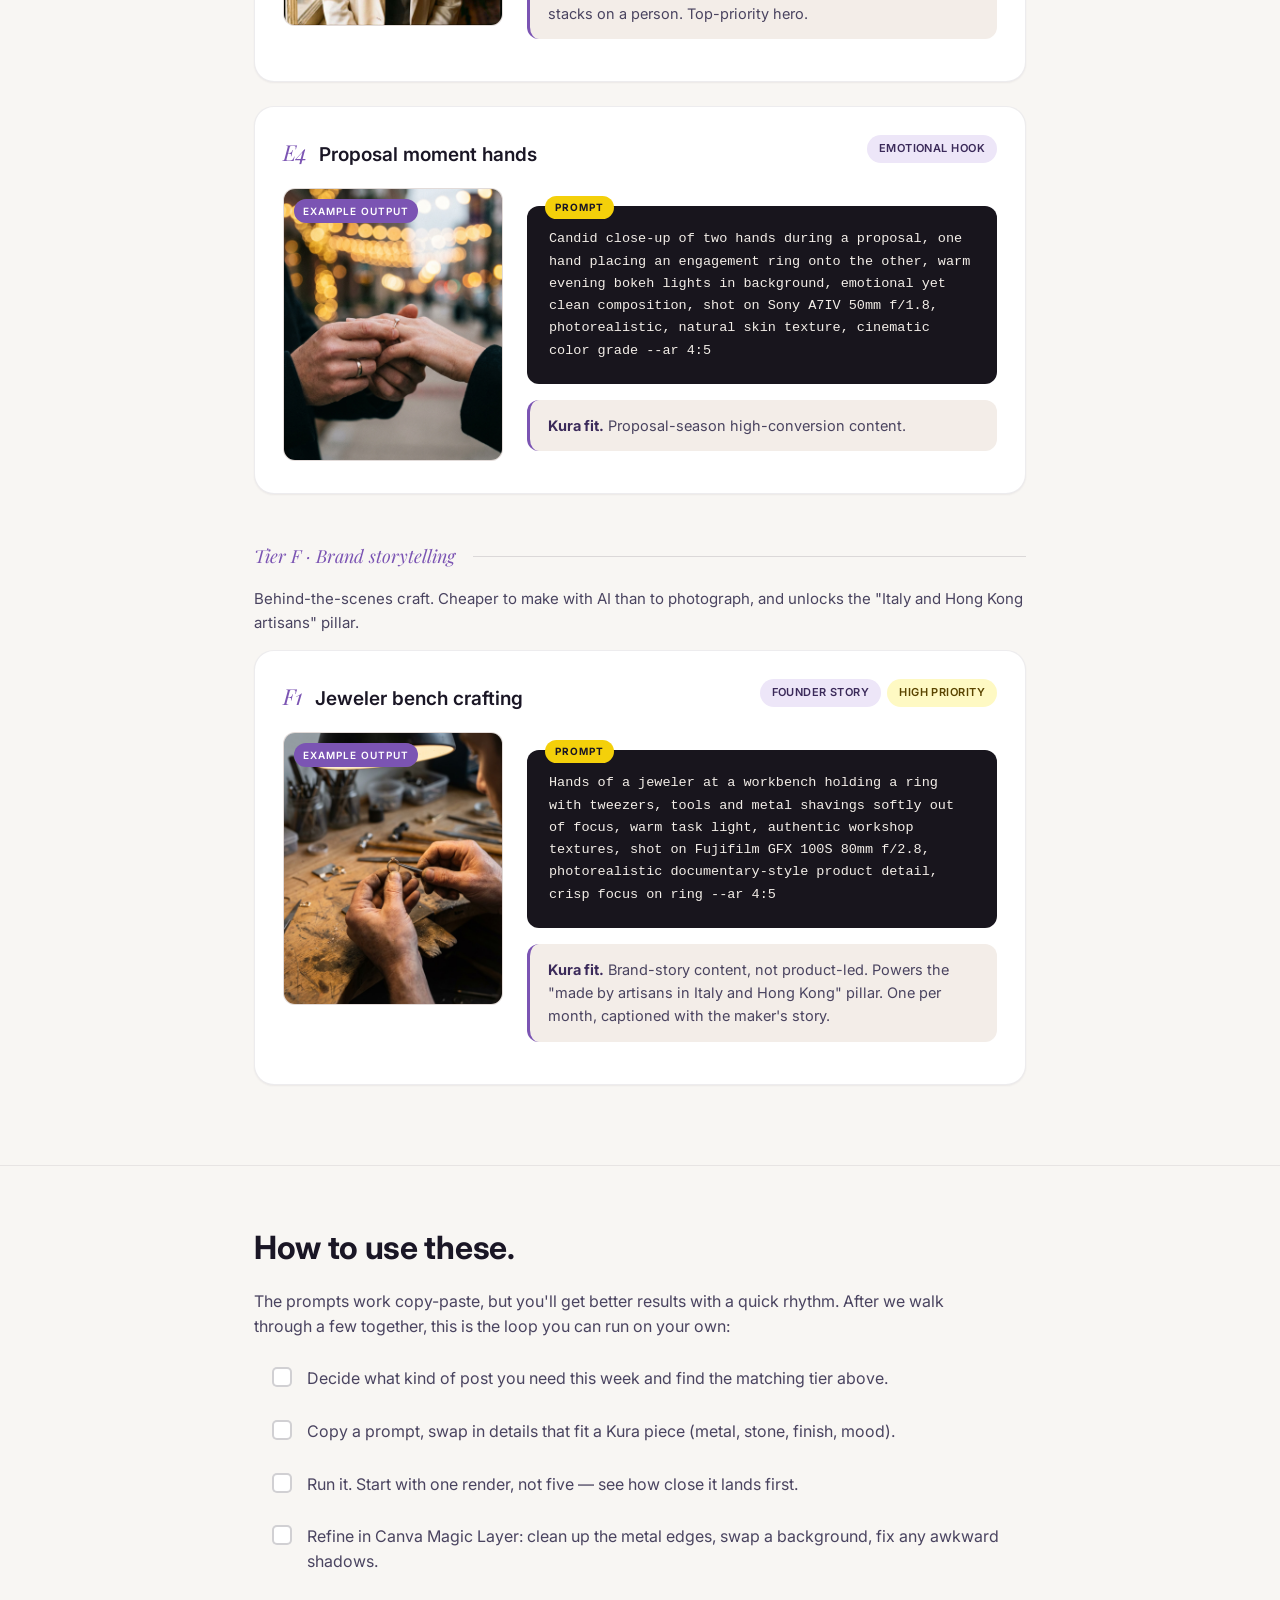
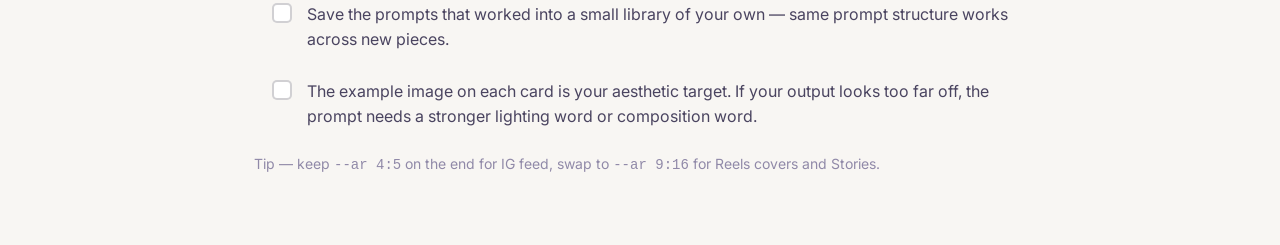
==== commit fa66102e: "Make all checkboxes interactive with localStorage" ====
--- a/gpt-image-2-prompts.html
+++ b/gpt-image-2-prompts.html
@@ -597,13 +597,13 @@
       The prompts work copy-paste, but you'll get better results with a quick rhythm. After we walk through
       a few together, this is the loop you can run on your own:
     </p>
-    <ul class="check">
-      <li>Decide what kind of post you need this week and find the matching tier above.</li>
-      <li>Copy a prompt, swap in details that fit a Kura piece (metal, stone, finish, mood).</li>
-      <li>Run it. Start with one render, not five — see how close it lands first.</li>
-      <li>Refine in Canva Magic Layer: clean up the metal edges, swap a background, fix any awkward shadows.</li>
-      <li>Save the prompts that worked into a small library of your own — same prompt structure works across new pieces.</li>
-      <li>The example image on each card is your aesthetic target. If your output looks too far off, the prompt needs a stronger lighting word or composition word.</li>
+    <ul class="checklist" data-group="how-to-use">
+      <li><label><input type="checkbox" data-key="use-1" /><span>Decide what kind of post you need this week and find the matching tier above.</span></label></li>
+      <li><label><input type="checkbox" data-key="use-2" /><span>Copy a prompt, swap in details that fit a Kura piece (metal, stone, finish, mood).</span></label></li>
+      <li><label><input type="checkbox" data-key="use-3" /><span>Run it. Start with one render, not five — see how close it lands first.</span></label></li>
+      <li><label><input type="checkbox" data-key="use-4" /><span>Refine in Canva Magic Layer: clean up the metal edges, swap a background, fix any awkward shadows.</span></label></li>
+      <li><label><input type="checkbox" data-key="use-5" /><span>Save the prompts that worked into a small library of your own — same prompt structure works across new pieces.</span></label></li>
+      <li><label><input type="checkbox" data-key="use-6" /><span>The example image on each card is your aesthetic target. If your output looks too far off, the prompt needs a stronger lighting word or composition word.</span></label></li>
     </ul>
     <p style="color: var(--mm-muted); font-size: 14px; max-width: 700px;">
       Tip — keep <code>--ar 4:5</code> on the end for IG feed, swap to <code>--ar 9:16</code> for Reels covers and Stories.
@@ -611,5 +611,23 @@
   </div>
 </section>
 
+<script>
+document.querySelectorAll('.checklist input[type="checkbox"]').forEach(function(cb) {
+  var key = 'kura-gpt2-' + cb.dataset.key;
+  if (localStorage.getItem(key) === 'true') {
+    cb.checked = true;
+    cb.closest('li').classList.add('done');
+  }
+  cb.addEventListener('change', function() {
+    localStorage.setItem(key, cb.checked);
+    if (cb.checked) {
+      cb.closest('li').classList.add('done');
+    } else {
+      cb.closest('li').classList.remove('done');
+    }
+  });
+});
+</script>
+
 </body>
 </html>
--- a/styles.css
+++ b/styles.css
@@ -152,6 +152,15 @@
   z-index: 100;
   flex-direction: column;
 }
+/* Invisible bridge so hover doesn't break crossing the gap */
+.nav-group .nav-dropdown::before {
+  content: "";
+  position: absolute;
+  top: -12px;
+  left: 0;
+  right: 0;
+  height: 12px;
+}
 .nav-group:hover .nav-dropdown {
   display: flex;
 }
